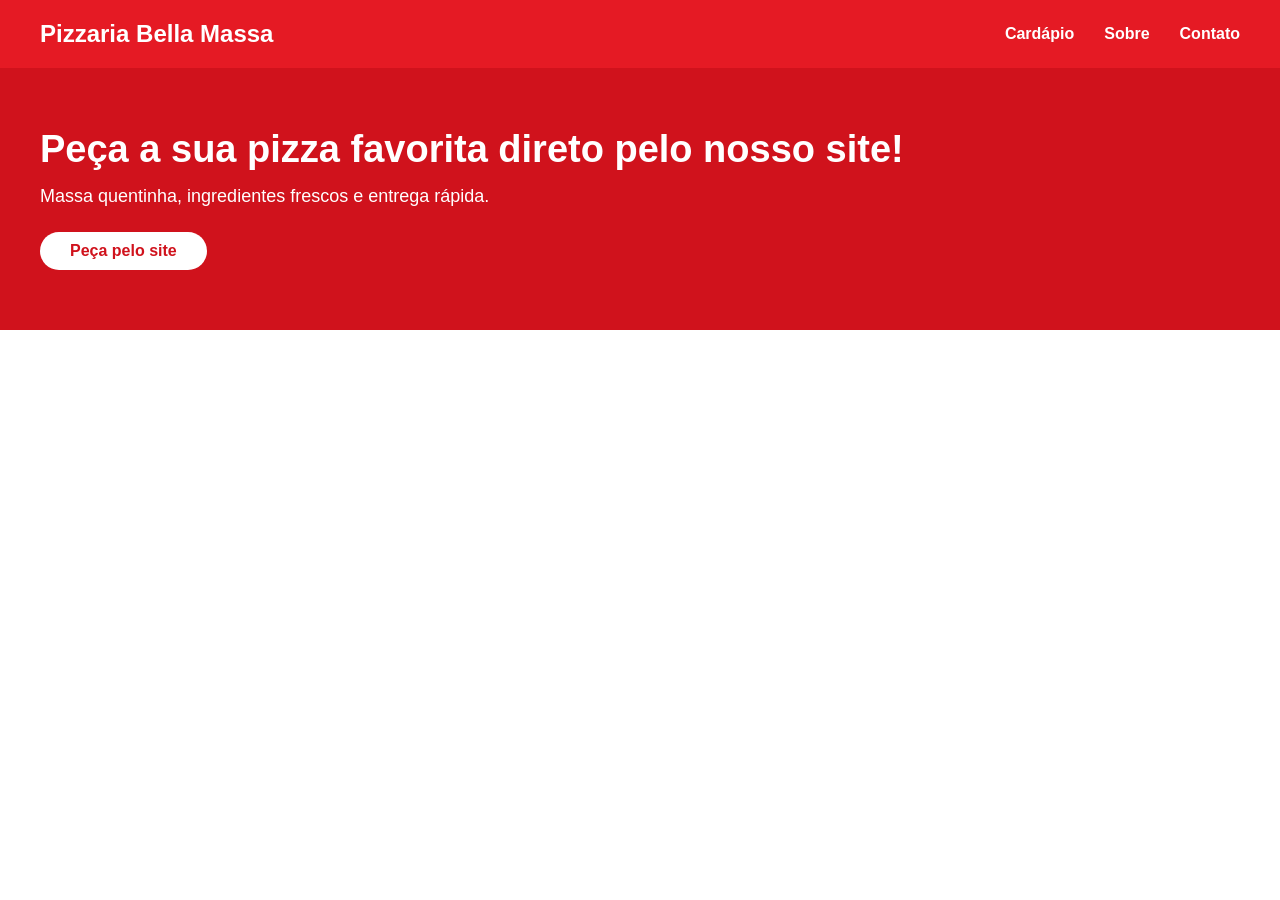
==== index.html @ 97491130 "adicionando  html e css" ====
<!DOCTYPE html>
<html lang="pt-br">
<head>
    <meta charset="UTF-8">
    <meta name="viewport" content="width=device-width, initial-scale=1.0">
    <title>Pizzaria Bella Massa</title>
    <link rel="stylesheet" href="style.css">
</head>
<body>
<header>
    <h1 class="logo"> Pizzaria Bella Massa</h1>
    <nav class="menu-topo">
        <a href="#cardapio">Cardápio</a>
        <a href="#sobre nós">Sobre</a>
        <a href="#contato">Contato</a>
    </nav>
    </header>
    <section class="hero-destaque">
        <div class="hero-content">
            <h2>Peça a sua pizza favorita direto pelo nosso site!</h2>
            <p>Massa quentinha, ingredientes frescos e entrega rápida.</p>
            <a href="#cardapio" class="btn-branco">Peça pelo site</a>
        </div>
    </section>
---- style.css ----
* {
    margin: 0;
    padding: 0;
    box-sizing: border-box;
    font-family: 'Arial', sans-serif;
}

header {
    background-color: #e51a24;
    color: white;
    display: flex;
    justify-content: space-between;
    align-items: center;
    padding: 20px 40px;
}

.logo {
    font-size: 24px;
}

.menu-topo {
    display: flex;
    gap: 30px;
}

.menu-topo a {
    color: white;
    text-decoration: none;
    font-weight: bold;
    font-size: 16px;
}

.menu-topo a:hover {
    text-decoration: underline;
}

.hero-destaque {
    background-color: #d0121c;
    color: white;
    padding: 60px 40px;
    text-align: left;
}

.hero-contente {
    max-width: 600px;
}

.hero-destaque h2 {
    font-size: 38px;
    margin-bottom: 15px;
}

.hero-destaque p {
    font-size: 18px;
    margin-bottom: 25px;
}

.btn-branco {
    background-color: white;
    color:#d0121c;
    padding:10px 30px;
    border-radius: 30px;
    text-decoration: none;
    text-decoration: none;
    font-weight: bold;
    display: inline-block;
    transition: background-color 0.3s ease;
}

.btn-branco:hover {
    background-color: #f1f1f1;
}
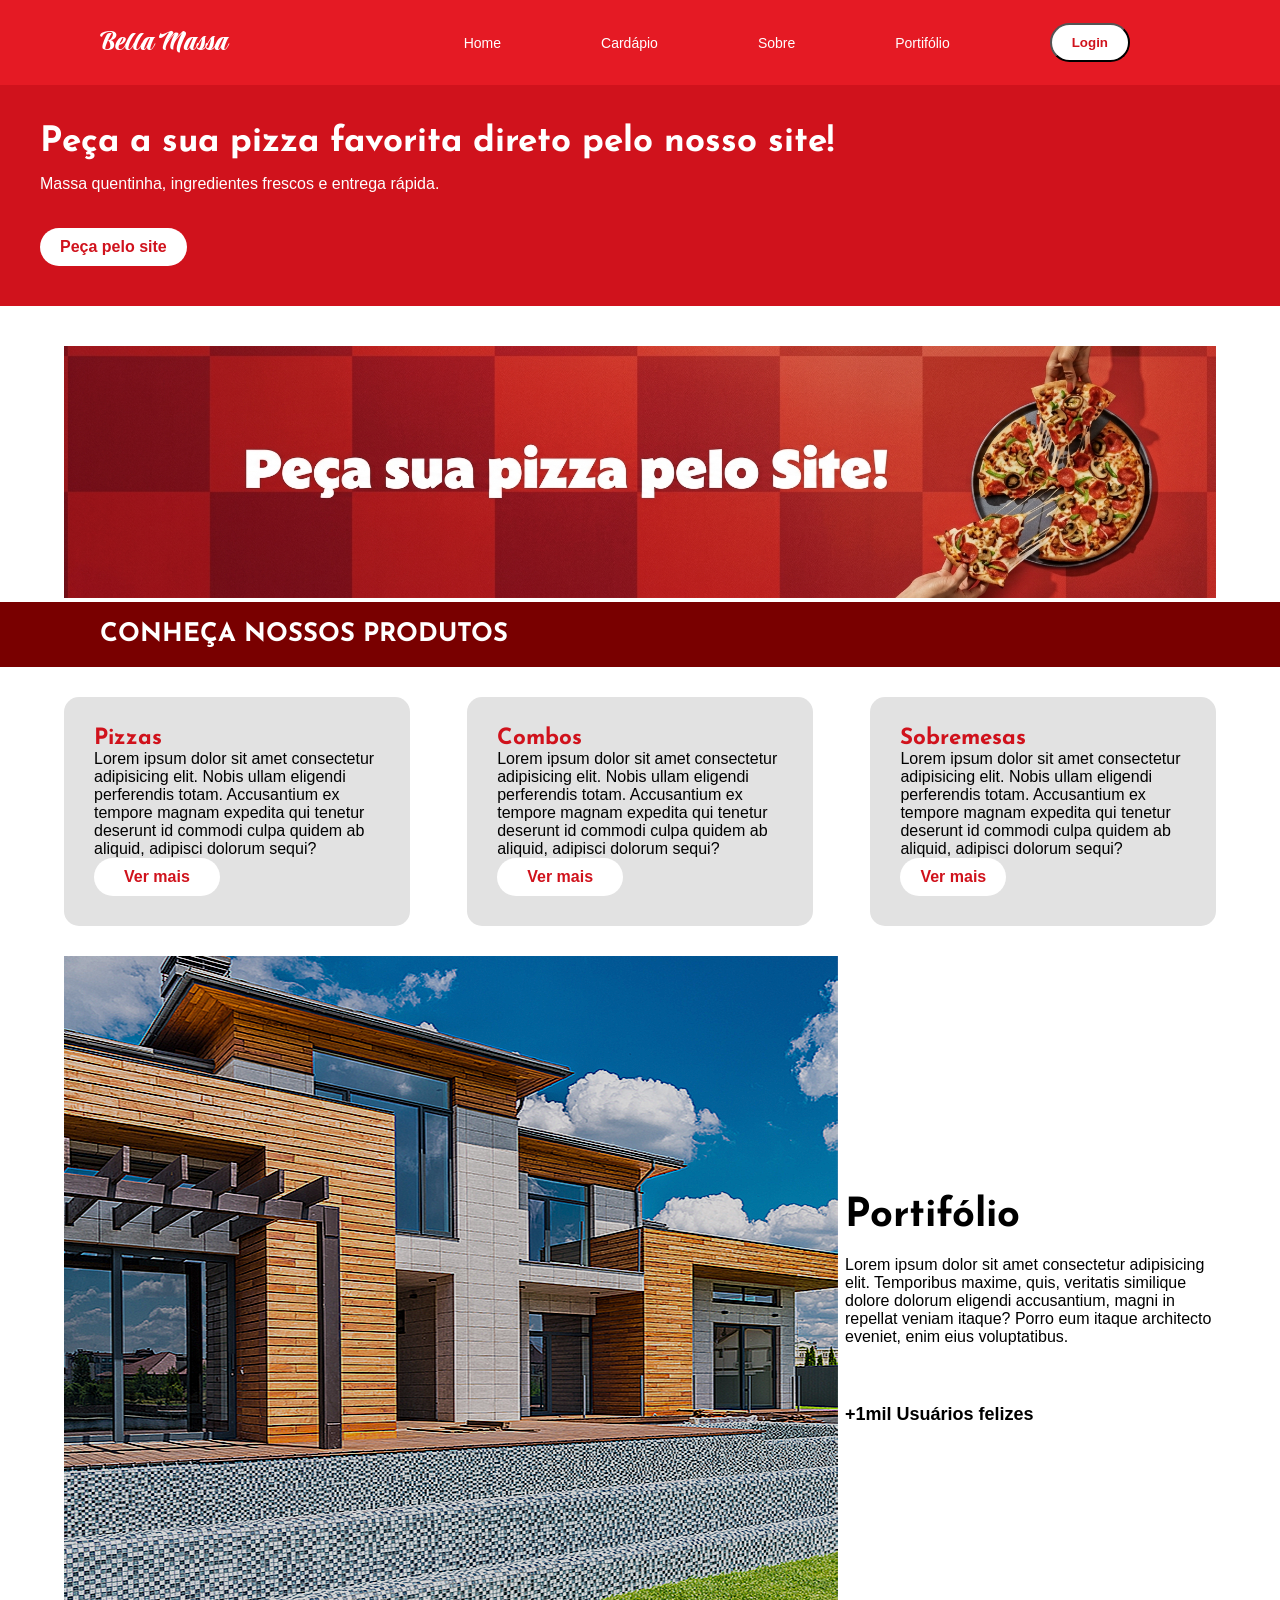
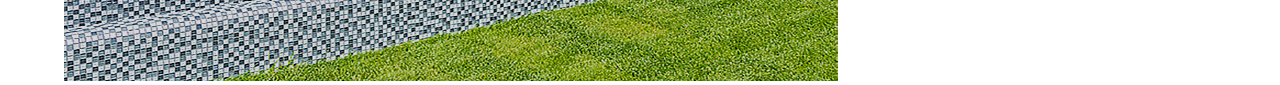
==== commit c24c7c20: "Banner, Fontes, Cards, Add botoes" ====
--- a/index.html
+++ b/index.html
@@ -3,18 +3,43 @@
 <head>
     <meta charset="UTF-8">
     <meta name="viewport" content="width=device-width, initial-scale=1.0">
-    <title>Pizzaria Bella Massa</title>
+    <title> Bella Massa | Pizzaria </title>
     <link rel="stylesheet" href="style.css">
+
 </head>
 <body>
-<header>
-    <h1 class="logo"> Pizzaria Bella Massa</h1>
-    <nav class="menu-topo">
-        <a href="#cardapio">Cardápio</a>
-        <a href="#sobre nós">Sobre</a>
-        <a href="#contato">Contato</a>
-    </nav>
+
+   <div class="background-red">
+
+     <!-- HEADER -->
+    <header>
+        
+        <div class="container">
+            <nav>
+                <div class="logo">
+                    Bella Massa
+                </div>
+
+                <ul class="ul">
+                    <li> <a href="#">Home</a></li>
+                    <li> <a href="#">Cardápio</a></li>
+                    <li> <a href="#">Sobre</a></li>
+                    <li> <a href="#">Portifólio</a></li>
+                    <li><a href="#"> <button class="btn-branco">Login</button> </a></li>
+
+                </ul>
+
+                <div class="menu-icon">
+                    <img src="img/menu.png" alt="Menu">
+                </div>
+
+            </nav>
+        </div>
     </header>
+
+    <!-- MAIN  -->
+<main>
+
     <section class="hero-destaque">
         <div class="hero-content">
             <h2>Peça a sua pizza favorita direto pelo nosso site!</h2>
@@ -22,3 +47,76 @@
             <a href="#cardapio" class="btn-branco">Peça pelo site</a>
         </div>
     </section>
+
+     <div class="container">
+        
+        <div class="main-img">
+            <img src="img/gemini.jpg" alt="Banner">
+        </div>
+     </div>
+
+</main>
+   </div> 
+
+   <section class="produtos">
+        <div class="container">
+            <div class="produtos-text">
+               CONHEÇA NOSSOS PRODUTOS
+            </div>
+        </div>
+    </section>
+
+<section class="card01">
+
+    <div class="container">
+        <div class="card">
+            <h3 class="titulo"> Pizzas </h3>
+            <p>
+                Lorem ipsum dolor sit amet consectetur adipisicing elit. Nobis ullam eligendi perferendis totam. Accusantium ex tempore magnam expedita qui tenetur deserunt id commodi culpa quidem ab aliquid, adipisci dolorum sequi?
+            </p>
+           <a href="#cardapio" class="btn-vermelho">Ver mais</a>
+        </div>
+
+         <div class="card">
+            <h3 class="titulo"> Combos </h3>
+            <p>
+                Lorem ipsum dolor sit amet consectetur adipisicing elit. Nobis ullam eligendi perferendis totam. Accusantium ex tempore magnam expedita qui tenetur deserunt id commodi culpa quidem ab aliquid, adipisci dolorum sequi?
+            </p>
+           <a href="#cardapio" class="btn-vermelho">Ver mais</a>
+        </div>
+
+         <div class="card">
+            <h3 class="titulo"> Sobremesas </h3>
+            <p>
+                Lorem ipsum dolor sit amet consectetur adipisicing elit. Nobis ullam eligendi perferendis totam. Accusantium ex tempore magnam expedita qui tenetur deserunt id commodi culpa quidem ab aliquid, adipisci dolorum sequi?
+            </p>
+            <a href="#cardapio" class="btn-branco">Ver mais</a>
+        </div>
+    </div>
+ </section>
+
+  <section class="portifolio" >
+
+    <div class="container">
+        <div class="casa-img">
+            <img src="img/casa.png" alt="Casa">
+        </div>
+        <div class="portifolio-text">
+
+            <h2> Portifólio</h2>
+
+            <p>Lorem ipsum dolor sit amet consectetur adipisicing elit. Temporibus maxime, quis, veritatis similique dolore dolorum eligendi accusantium, magni in repellat veniam itaque? Porro eum itaque architecto eveniet, enim eius voluptatibus.</p>
+
+            <!-- Ainda vou colocar -->
+
+            <img src="#" alt=""> 
+            <p>
+                <b> +1mil Usuários felizes </b>
+            </p>
+
+        </div>
+    </div>
+  </section>
+
+</body>
+</html>
--- a/style.css
+++ b/style.css
@@ -1,21 +1,53 @@
-* {
+@charset "UTF=8";
+
+@import url('https://fonts.googleapis.com/css2?family=Josefin+Sans:ital,wght@0,100..700;1,100..700&family=Praise&display=swap');
+
+@import url('https://fonts.googleapis.com/css2?family=Josefin+Sans:ital,wght@0,100..700;1,100..700&display=swap');
+
+*{
     margin: 0;
     padding: 0;
     box-sizing: border-box;
-    font-family: 'Arial', sans-serif;
-}
+    text-decoration: none;
+    list-style: none;
+    font-family: Arial, Helvetica, sans-serif;
+}
+
+body {
+background-color: #ffffff;
+
+}
+
+.logo {
+    font-family: "Praise", cursive;
+    font-weight: 400;
+    font-style: normal;
+    font-size: 30px;
+    color: #ffffff;
+
+}
+
+h2 {
+    font-family: "Josefin Sans", sans-serif;
+    font-optical-sizing: auto;
+    font-weight: weight;
+    font-style: normal;
+}
+
 
 header {
     background-color: #e51a24;
     color: white;
-    display: flex;
+    
     justify-content: space-between;
     align-items: center;
-    padding: 20px 40px;
-}
-
-.logo {
-    font-size: 24px;
+    padding: 5px 40px;
+}
+
+.container {
+    max-width: 1440px;
+    padding: 0 5%;
+    margin: 0 auto;
 }
 
 .menu-topo {
@@ -36,8 +68,8 @@
 
 .hero-destaque {
     background-color: #d0121c;
-    color: white;
-    padding: 60px 40px;
+    color: #ffffff;
+    padding: 40px 40px;
     text-align: left;
 }
 
@@ -46,19 +78,19 @@
 }
 
 .hero-destaque h2 {
-    font-size: 38px;
+    font-size: 35px;
     margin-bottom: 15px;
 }
 
 .hero-destaque p {
-    font-size: 18px;
-    margin-bottom: 25px;
+    font-size: 16px;
+    margin-bottom: 35px;
 }
 
 .btn-branco {
     background-color: white;
     color:#d0121c;
-    padding:10px 30px;
+    padding:10px 20px;
     border-radius: 30px;
     text-decoration: none;
     text-decoration: none;
@@ -69,4 +101,204 @@
 
 .btn-branco:hover {
     background-color: #f1f1f1;
-}+}
+
+.btn-branco {
+     background-color: white;
+    color:#d0121c;
+    padding:10px 20px;
+    border-radius: 30px;
+    text-decoration: none;
+    font-weight: bold;
+    display: inline-block;
+    transition: background-color 0.3s ease;
+}
+
+.btn-branco:hover {
+    background-color: #fffefe;
+}
+
+nav {
+    display: flex;
+    justify-content:space-between;
+    align-items: center;
+    padding: 18px 0;
+}
+
+.ul {
+    display: flex;
+    align-items: center;
+  
+}
+
+.ul li {
+    margin: 0 50px;
+     font-size: 14px;
+}
+
+.ul li a{
+    color: #ffffff;
+}
+
+/* MAIN */
+
+main .container {
+    display: flex;
+    align-items: center;
+    justify-content: space-between;
+    margin-top: 40px;
+}
+
+.main-text {
+    width: 50%;
+    color: #910707;
+}
+
+.main-text h2 {
+
+    font-size: 4.5rem;
+}
+
+.main-text div {
+    display: flex;
+    align-items: center;
+    margin-top: 80px;
+}
+
+.main-img {
+    width: 100%;
+}
+
+.main-img img {
+    width: 100%;
+}
+
+
+/* Menu Icon Para Responsividade*/
+
+.menu-icon {
+    display: none;
+}
+
+/* Conheça nossos produtos */
+
+.produtos {
+    background-color: #790000;
+    justify-content: space-between;
+    align-items: center;
+    padding: 20px 40px;
+}
+
+.produtos .container{
+    display: flex;
+    align-items: center;
+    justify-content: space-between;
+}
+
+.produtos .produtos-text {
+    font-family: "Josefin Sans", sans-serif;
+    font-optical-sizing: auto;
+    font-weight:bold;
+    font-style: normal;
+    color: white;
+    font-size: 1.6rem;
+    width: 50%;
+}
+
+.card01 .container {
+    display: flex;
+    justify-content: space-between ;
+    margin: 30px auto;
+}
+
+.card01 .card {
+    width: 30%;
+    cursor: pointer;
+    padding: 30px;
+    border-radius: 15px;
+    background-color: #e2e2e2;
+}
+
+.card01 .card .titulo {
+    margin: 13 0; 
+    font-family: "Josefin Sans", sans-serif;
+    font-optical-sizing: auto;
+    font-weight:bold;
+    font-style: normal;
+    color: #d0121c;
+    font-size: 1.4rem;
+    width: 50%;
+}
+
+.btn-vermelho {
+     background-color: white;
+    color:#d0121c;
+    padding:10px 30px;
+    border-radius: 30px;
+    text-decoration: none;
+    font-weight: bold;
+    display: inline-block;
+    transition: background-color 0.3s ease;
+}
+
+.btn-vermelho:hover {
+    background-color: #f1f1f1;
+}
+
+
+/* Portifolio */
+
+.portifolio .container {
+    display: flex;
+    align-items: center;
+}
+
+.portifolio .casa-img {
+    width: 50%;
+}
+
+.portifolio .casa-img {
+    width: 100%;
+    border-radius: 20px;
+}
+
+.portifolio .portifolio-text {
+    width: 50%;
+    padding-left: 7px;
+}
+
+.portifolio .portifolio-text h2 {
+    font-size: 2.5em;
+}
+
+.portifolio .portifolio-text p {
+    margin: 20px 0;
+}
+
+.portifolio .portifolio-text p b{
+    color: #000000;
+    font-size: 18px;
+}
+
+/* Responsivo, Ainda irei arrumar */
+
+@media (max-widht: 960px) {
+   .menu-icon {
+    display: block;
+}
+.ul  {
+    position: fixed;
+    background-color: #790000;
+    top: 0;
+    width: 100%;
+    height: 100%;
+    left: 100%;
+    transition: 0.3;
+    flex-direction: column;
+    justify-content: center;
+    }
+    .ul li {
+        font-size: 30px;
+        margin: 20px 0;
+    }
+    }
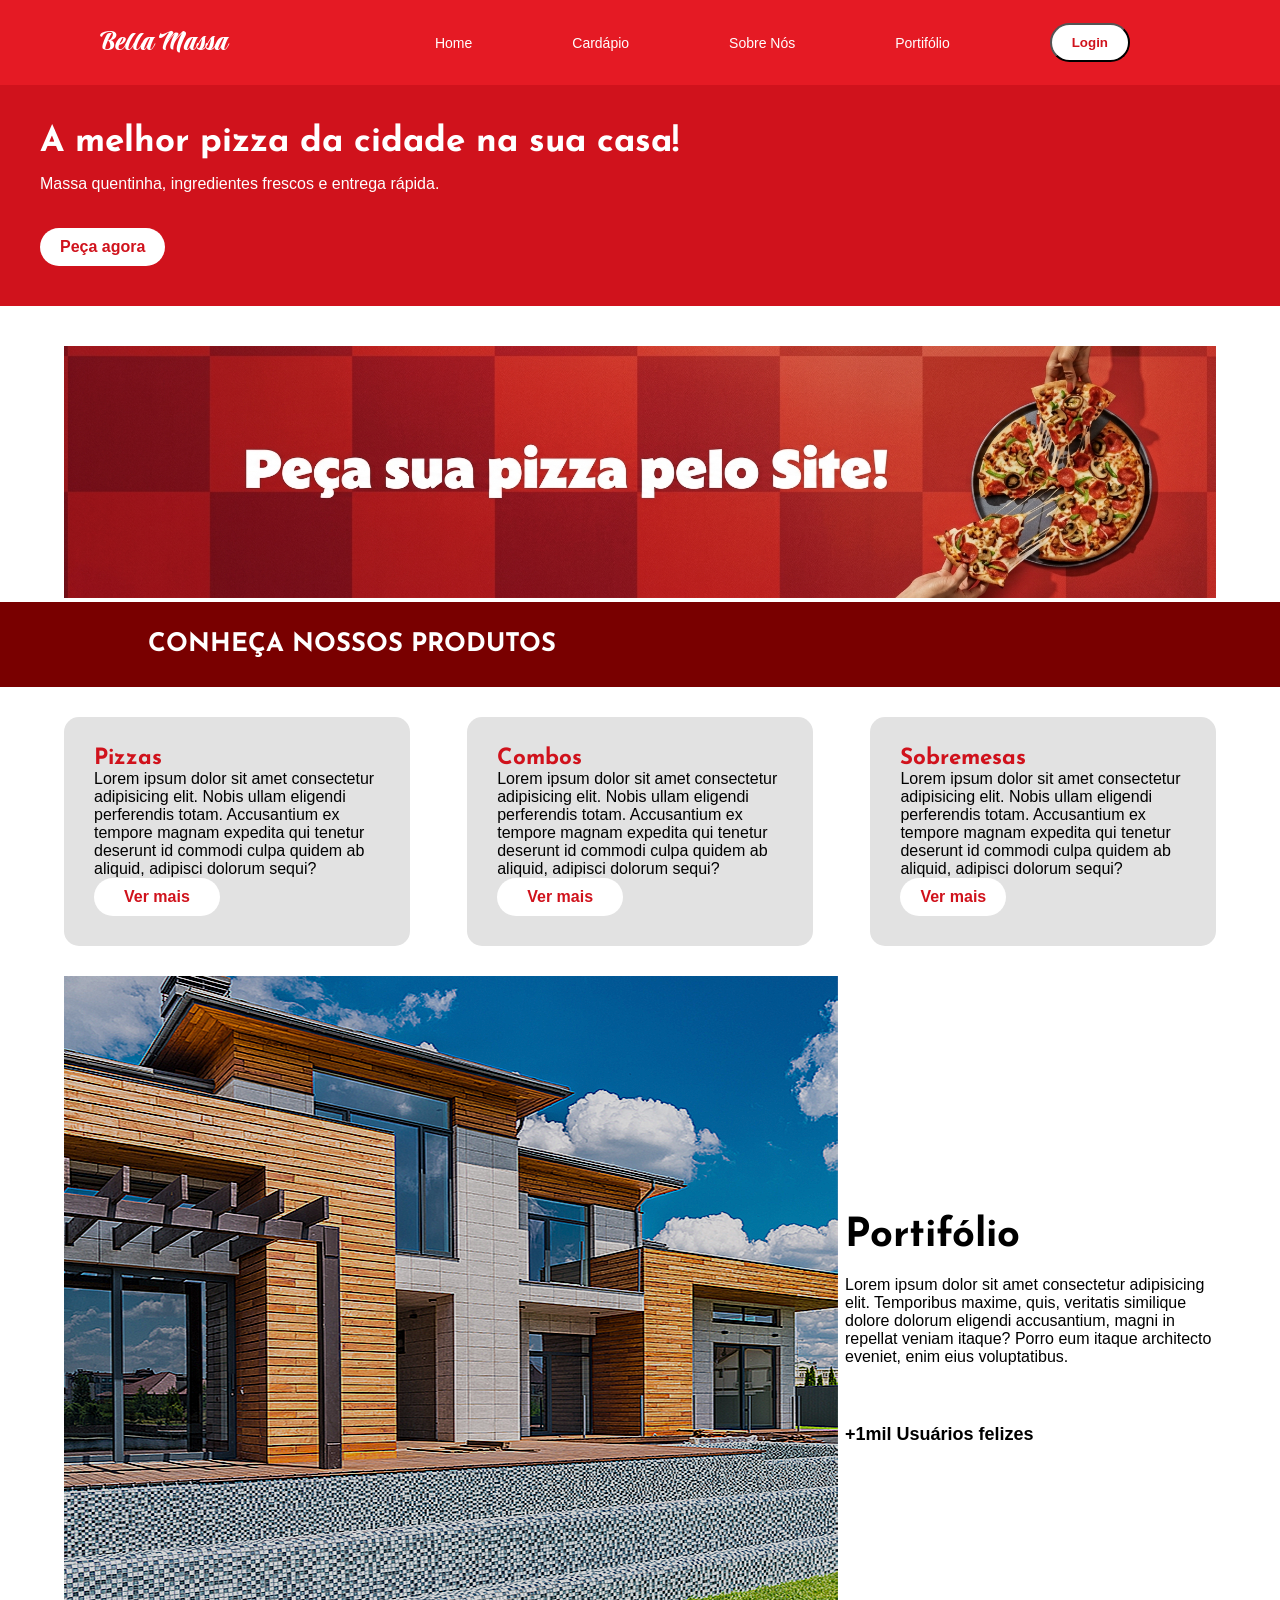
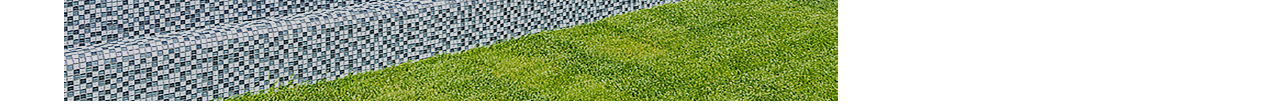
==== commit d58a8c6a: "adicionando cardápio" ====
--- a/index.html
+++ b/index.html
@@ -21,9 +21,10 @@
                 </div>
 
                 <ul class="ul">
-                    <li> <a href="#">Home</a></li>
-                    <li> <a href="#">Cardápio</a></li>
-                    <li> <a href="#">Sobre</a></li>
+                    <li> <a href="index.html">Home</a></li>
+                    <li> <a href="cardapio.html">Cardápio</a>
+                    </li>
+                    <li> <a href="#">Sobre Nós</a></li>
                     <li> <a href="#">Portifólio</a></li>
                     <li><a href="#"> <button class="btn-branco">Login</button> </a></li>
 
@@ -42,9 +43,9 @@
 
     <section class="hero-destaque">
         <div class="hero-content">
-            <h2>Peça a sua pizza favorita direto pelo nosso site!</h2>
+            <h2>A melhor pizza da cidade na sua casa!</h2>
             <p>Massa quentinha, ingredientes frescos e entrega rápida.</p>
-            <a href="#cardapio" class="btn-branco">Peça pelo site</a>
+            <a href="#cardapio" class="btn-branco">Peça agora</a>
         </div>
     </section>
 
--- a/style.css
+++ b/style.css
@@ -184,12 +184,12 @@
 
 .produtos {
     background-color: #790000;
-    justify-content: space-between;
-    align-items: center;
-    padding: 20px 40px;
-}
-
-.produtos .container{
+    align-items: center;
+    padding: 30px 0px;
+    text-align: center;
+}
+
+.produtos .container {
     display: flex;
     align-items: center;
     justify-content: space-between;
@@ -301,4 +301,144 @@
         font-size: 30px;
         margin: 20px 0;
     }
-    }+    }
+    
+
+    .cardapio-main {
+    padding: 40px 0;
+}
+
+.cardapio-topo {
+    display: flex;
+    justify-content: space-between;
+    align-items: center;
+    flex-wrap: wrap;
+
+    margin-bottom: 40px;
+}
+
+.categorias-filtros {
+    display: flex;
+    gap: 12px;
+    flex-wrap: wrap;
+}
+
+.filtro-btn {
+    background-color: #fff;
+    border: 1px solid #ddd;
+    padding: 10px 22px;
+    border-radius: 30px;
+    cursor: pointer;
+    font-weight: 600;
+    color: #444;
+    box-shadow: 0 2px 5px rgba(0,0,0,0.05);
+    transition: 0.2s;
+}
+
+.filtro-btn.active, .filtro-btn:hover {
+    background-color: #D90429;
+    color: #fff;
+    border-color: #D90429;
+}
+
+.busca-container {
+    position: relative;
+    display: flex;
+    align-items: center;
+    margin-left: auto;
+}
+
+.busca-container i {
+    position: absolute;
+    left: 15px;
+    color: #888;
+}
+
+.busca-container input {
+    padding: 10px 15px 10px 45px;
+    border: 1px solid #ddd;
+    border-radius: 30px;
+    outline: none;
+    width: 250px;
+    font-size: 14px;
+    background-color: #fff;
+}
+
+/* Grid de Produtos */
+.produtos-grid-cardapio {
+    display: grid;
+    grid-template-columns: repeat(auto-fit, minmax(300px, 1fr));
+    gap: 30px;
+}
+
+.card-produto {
+    background: #fff;
+    border-radius: 16px;
+    overflow: hidden;
+    box-shadow: 0 4px 15px rgba(0,0,0,0.06);
+    border: 1px solid #eee;
+    position: relative;
+}
+
+.card-img-topo {
+    height: 180px;
+    position: relative;
+    background-color: #ddd;
+}
+
+.tag-categoria {
+    position: absolute;
+    top: 15px;
+    right: 15px;
+    background-color: #D90429;
+    color: white;
+    font-size: 11px;
+    font-weight: bold;
+    padding: 4px 10px;
+    border-radius: 20px;
+    letter-spacing: 0.5px;
+}
+
+.card-corpo {
+    padding: 20px;
+}
+
+.card-corpo h3 {
+    font-size: 18px;
+    color: #111;
+    margin-bottom: 10px;
+}
+
+.card-corpo p {
+    font-size: 13px;
+    color: #666;
+    line-height: 1.5;
+    margin-bottom: 20px;
+}
+
+.card-footer {
+    display: flex;
+    justify-content: space-between;
+    align-items: center;
+}
+
+.card-footer .preco {
+    font-size: 20px;
+    font-weight: bold;
+    color: #D90429;
+}
+
+.btn-adicionar {
+    background-color: #D90429;
+    color: white;
+    border: none;
+    padding: 10px 18px;
+    border-radius: 8px;
+    font-weight: bold;
+    cursor: pointer;
+    transition: background 0.2s;
+}
+
+.btn-adicionar:hover {
+    background-color: #b00320;
+}
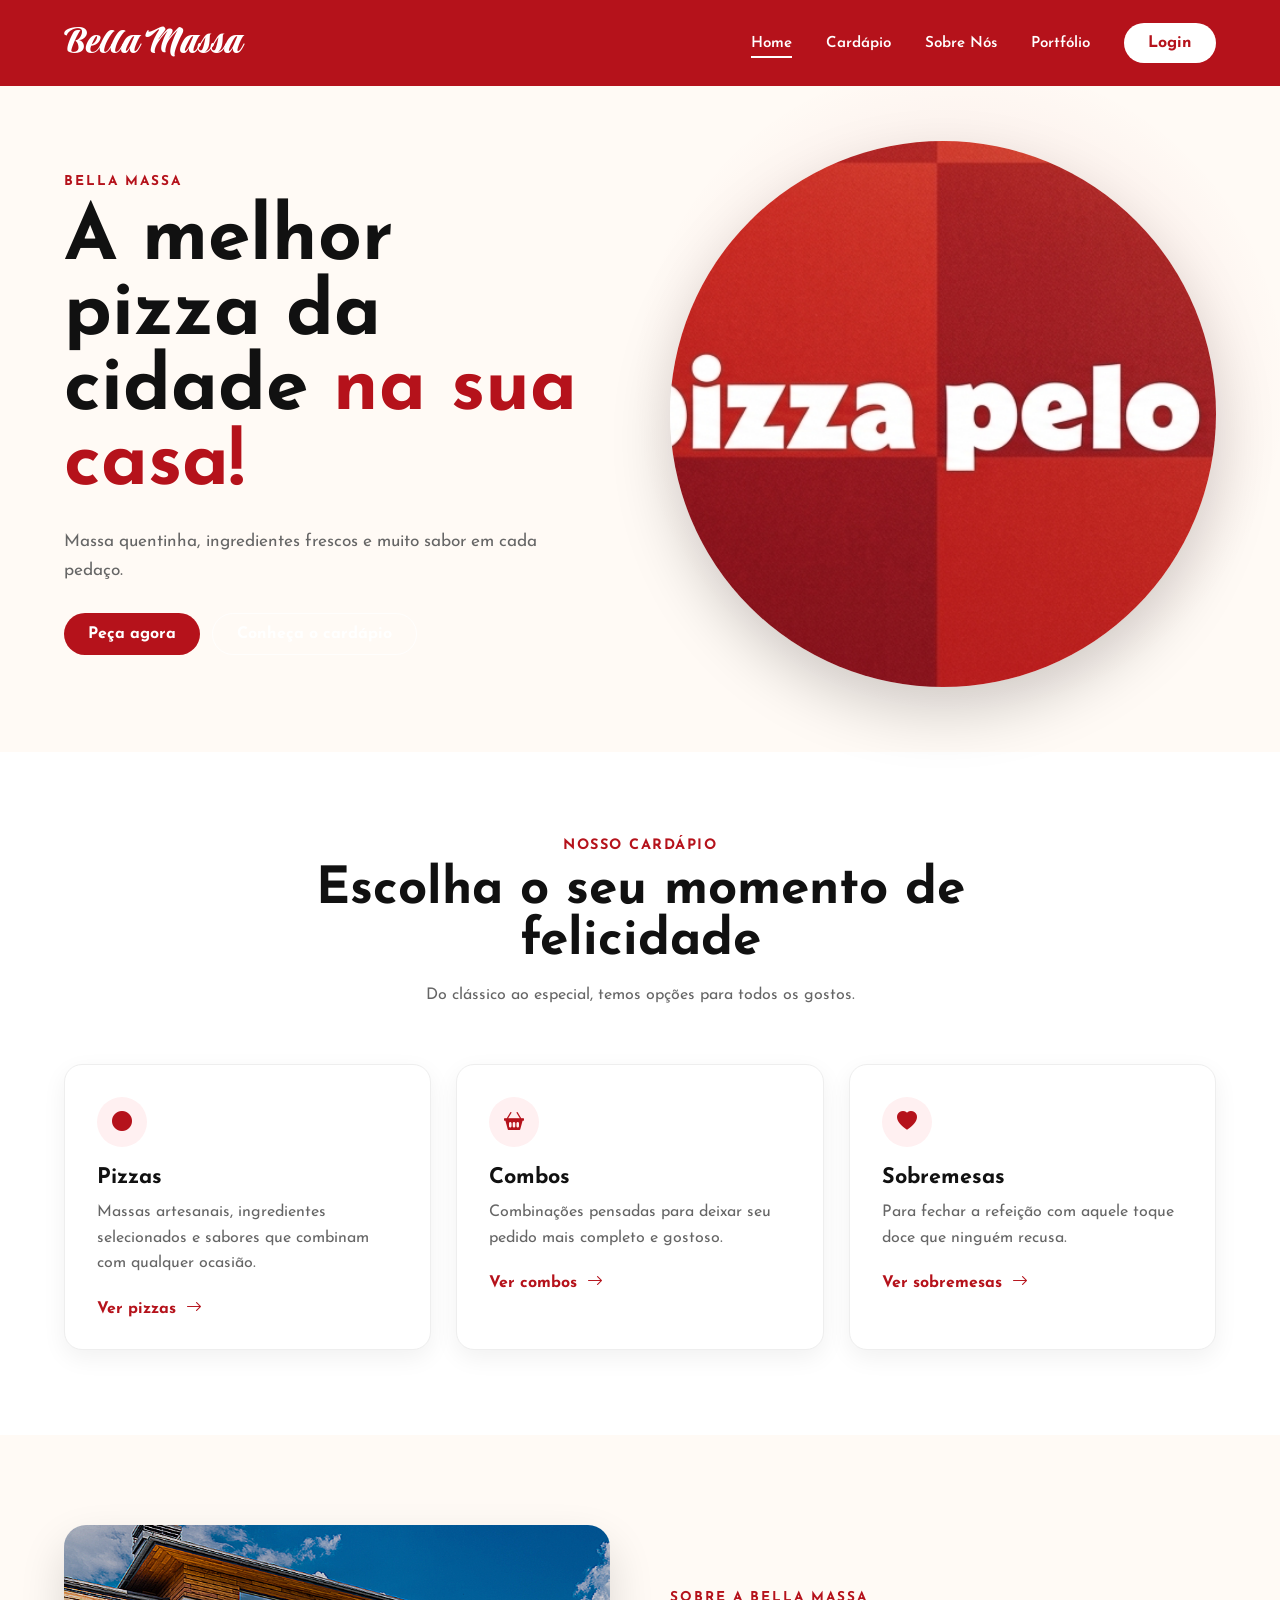
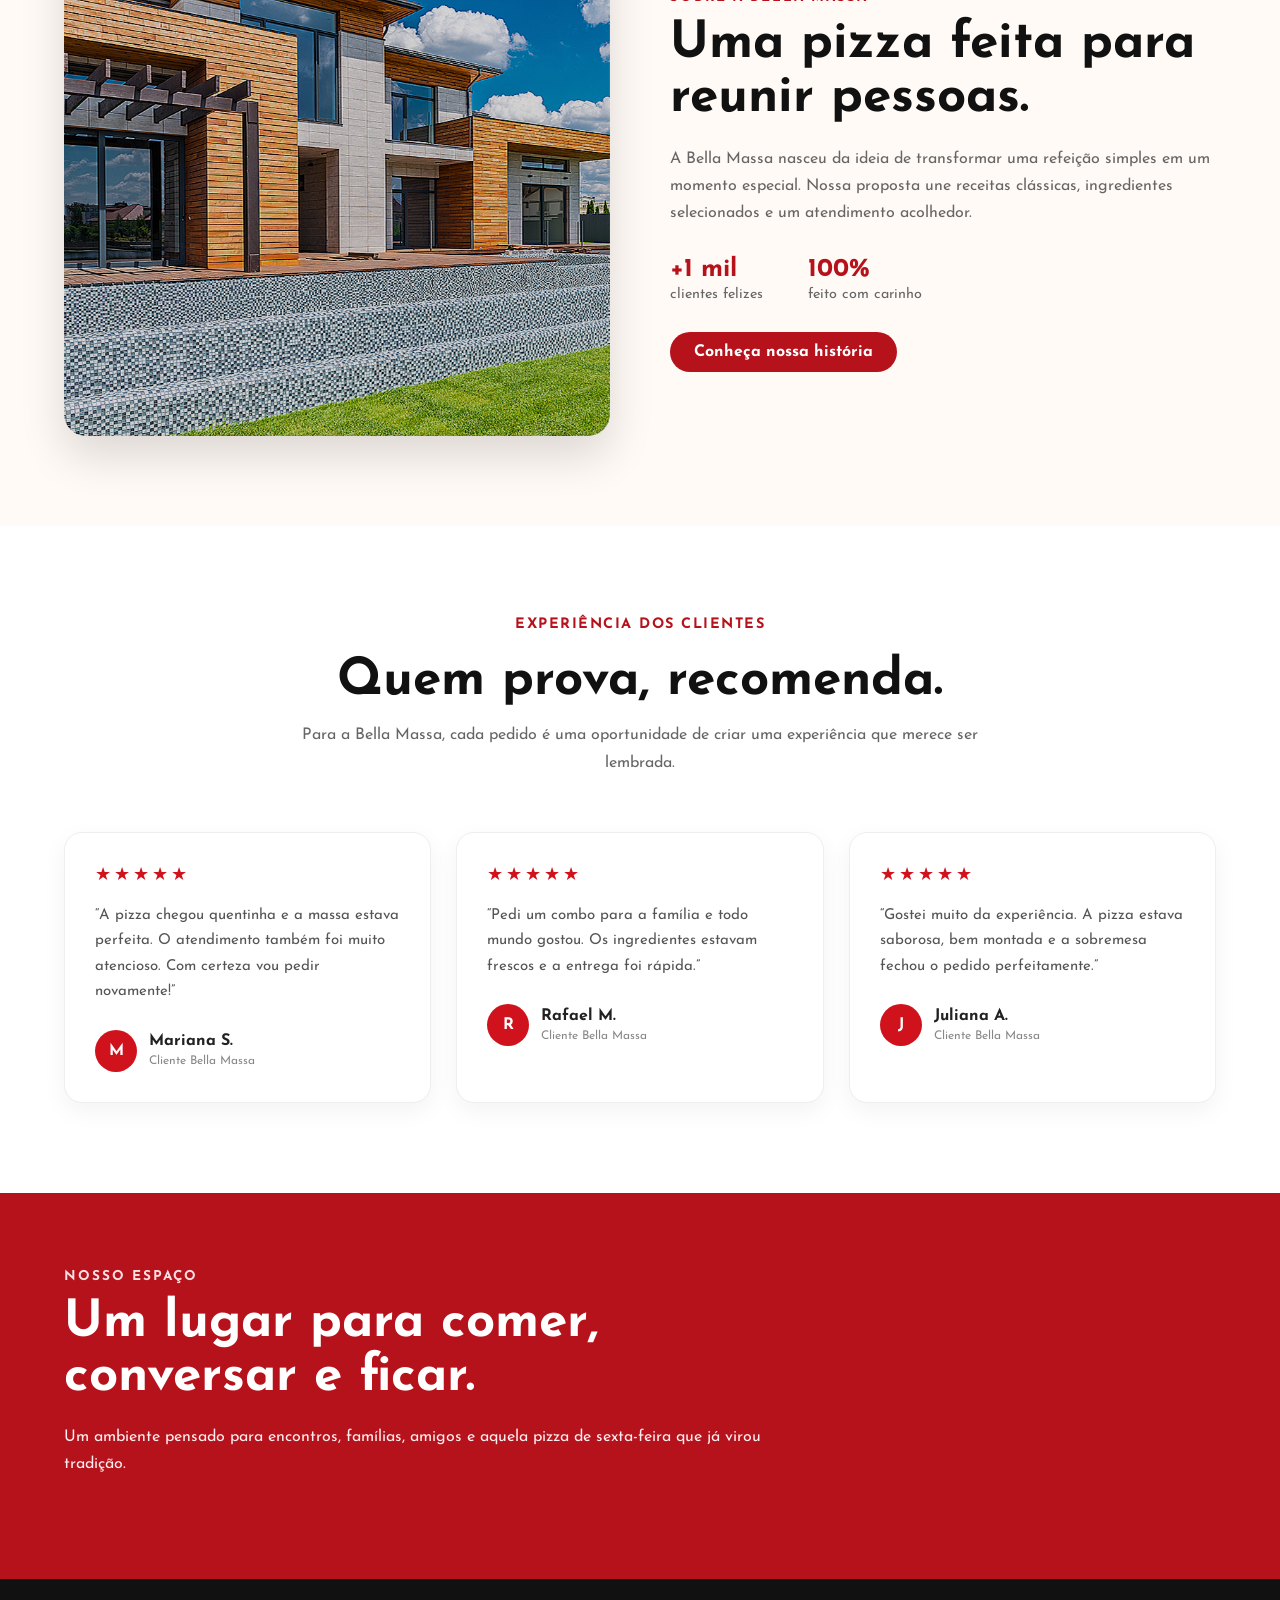
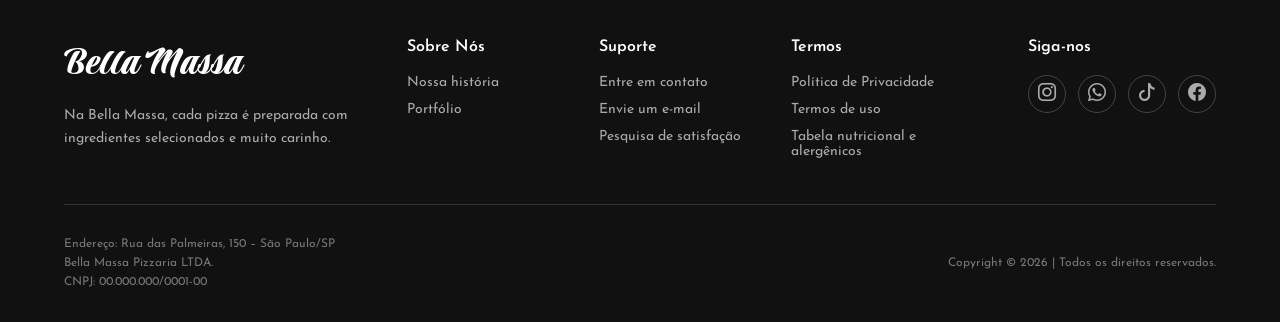
==== commit 1be4de75: "Rodape e Sobre nós" ====
--- a/index.html
+++ b/index.html
@@ -3,121 +3,259 @@
 <head>
     <meta charset="UTF-8">
     <meta name="viewport" content="width=device-width, initial-scale=1.0">
-    <title> Bella Massa | Pizzaria </title>
+    <title>Bella Massa | Pizzaria</title>
+
     <link rel="stylesheet" href="style.css">
-
+    <link rel="stylesheet" href="https://cdn.jsdelivr.net/npm/bootstrap-icons@1.13.1/font/bootstrap-icons.min.css">
 </head>
+
 <body>
 
-   <div class="background-red">
-
-     <!-- HEADER -->
-    <header>
-        
+<header class="site-header">
+    <div class="container">
+        <nav class="navbar">
+            <a href="index.html" class="logo">Bella Massa</a>
+
+            <ul class="nav-links">
+                <li><a class="active" href="index.html">Home</a></li>
+                <li><a href="cardapio.html">Cardápio</a></li>
+                <li><a href="sobrenos.html">Sobre Nós</a></li>
+                <li><a href="#portfolio">Portfólio</a></li>
+                <li><a class="btn btn-light" href="#">Login</a></li>
+            </ul>
+
+            <button class="menu-toggle" type="button" aria-label="Abrir menu">
+                <i class="bi bi-list"></i>
+            </button>
+        </nav>
+    </div>
+</header>
+
+<main>
+
+    <section class="hero">
+        <div class="container hero-content">
+            <div class="hero-text">
+                <span class="eyebrow">Bella Massa </span>
+                <h1>A melhor pizza da cidade <span>na sua casa!</span></h1>
+                <p>Massa quentinha, ingredientes frescos e muito sabor em cada pedaço.</p>
+
+                <div class="hero-actions">
+                    <a href="cardapio.html" class="btn btn-primary">Peça agora</a>
+                    <a href="#produtos" class="btn btn-outline">Conheça o cardápio</a>
+                </div>
+            </div>
+
+            <div class="hero-image">
+                <img src="img/gemini.jpg" alt="Pizza da Bella Massa">
+            </div>
+        </div>
+    </section>
+
+    <section class="products-preview" id="produtos">
         <div class="container">
-            <nav>
-                <div class="logo">
-                    Bella Massa
-                </div>
-
-                <ul class="ul">
-                    <li> <a href="index.html">Home</a></li>
-                    <li> <a href="cardapio.html">Cardápio</a>
-                    </li>
-                    <li> <a href="#">Sobre Nós</a></li>
-                    <li> <a href="#">Portifólio</a></li>
-                    <li><a href="#"> <button class="btn-branco">Login</button> </a></li>
-
-                </ul>
-
-                <div class="menu-icon">
-                    <img src="img/menu.png" alt="Menu">
-                </div>
-
-            </nav>
-        </div>
-    </header>
-
-    <!-- MAIN  -->
-<main>
-
-    <section class="hero-destaque">
-        <div class="hero-content">
-            <h2>A melhor pizza da cidade na sua casa!</h2>
-            <p>Massa quentinha, ingredientes frescos e entrega rápida.</p>
-            <a href="#cardapio" class="btn-branco">Peça agora</a>
-        </div>
-    </section>
-
-     <div class="container">
-        
-        <div class="main-img">
-            <img src="img/gemini.jpg" alt="Banner">
-        </div>
-     </div>
+            <div class="section-heading">
+                <span>Nosso cardápio</span>
+                <h2>Escolha o seu momento de felicidade</h2>
+                <p>Do clássico ao especial, temos opções para todos os gostos.</p>
+            </div>
+
+            <div class="category-cards">
+                <article class="category-card">
+                    <div class="category-icon"><i class="bi bi-circle-fill"></i></div>
+                    <h3>Pizzas</h3>
+                    <p>Massas artesanais, ingredientes selecionados e sabores que combinam com qualquer ocasião.</p>
+                    <a href="cardapio.html#pizzas" class="card-link">Ver pizzas <i class="bi bi-arrow-right"></i></a>
+                </article>
+
+                <article class="category-card">
+                    <div class="category-icon"><i class="bi bi-basket2-fill"></i></div>
+                    <h3>Combos</h3>
+                    <p>Combinações pensadas para deixar seu pedido mais completo e gostoso.</p>
+                    <a href="cardapio.html#combos" class="card-link">Ver combos <i class="bi bi-arrow-right"></i></a>
+                </article>
+
+                <article class="category-card">
+                    <div class="category-icon"><i class="bi bi-heart-fill"></i></div>
+                    <h3>Sobremesas</h3>
+                    <p>Para fechar a refeição com aquele toque doce que ninguém recusa.</p>
+                    <a href="cardapio.html#sobremesas" class="card-link">Ver sobremesas <i class="bi bi-arrow-right"></i></a>
+                </article>
+            </div>
+        </div>
+    </section>
+
+    <section class="about-section" id="sobre">
+        <div class="container about-content">
+            <div class="about-image">
+                <img src="img/casa.png" alt="Ambiente da Bella Massa">
+            </div>
+
+            <div class="about-text">
+                <span class="eyebrow">Sobre a Bella Massa</span>
+                <h2>Uma pizza feita para reunir pessoas.</h2>
+                <p>
+                    A Bella Massa nasceu da ideia de transformar uma refeição simples
+                    em um momento especial. Nossa proposta une receitas clássicas,
+                    ingredientes selecionados e um atendimento acolhedor.
+                </p>
+
+                <div class="about-stats">
+                    <div>
+                        <strong>+1 mil</strong>
+                        <span>clientes felizes</span>
+                    </div>
+                    <div>
+                        <strong>100%</strong>
+                        <span>feito com carinho</span>
+                    </div>
+                </div>
+
+                <a href="#portfolio" class="btn btn-primary">Conheça nossa história</a>
+            </div>
+        </div>
+    </section>
+
+            <!-- ================= PORTFÓLIO / AVALIAÇÕES ================= -->
+        <section class="portfolio" id="portfolio">
+            <div class="container">
+                <div class="section-heading">
+                    <span class="section-tag">Experiência dos clientes</span>
+                    <h2>Quem prova, recomenda.</h2>
+                    <p>
+                        Para a Bella Massa, cada pedido é uma oportunidade de
+                        criar uma experiência que merece ser lembrada.
+                    </p>
+                </div>
+
+                <div class="avaliacoes-grid">
+
+                    <article class="avaliacao-card">
+                        <div class="estrelas" aria-label="5 estrelas">★★★★★</div>
+                        <p>
+                            “A pizza chegou quentinha e a massa estava perfeita.
+                            O atendimento também foi muito atencioso. Com certeza
+                            vou pedir novamente!”
+                        </p>
+
+                        <div class="cliente">
+                            <div class="cliente-inicial">M</div>
+                            <div>
+                                <strong>Mariana S.</strong>
+                                <span>Cliente Bella Massa</span>
+                            </div>
+                        </div>
+                    </article>
+
+                    <article class="avaliacao-card">
+                        <div class="estrelas" aria-label="5 estrelas">★★★★★</div>
+                        <p>
+                            “Pedi um combo para a família e todo mundo gostou.
+                            Os ingredientes estavam frescos e a entrega foi rápida.”
+                        </p>
+
+                        <div class="cliente">
+                            <div class="cliente-inicial">R</div>
+                            <div>
+                                <strong>Rafael M.</strong>
+                                <span>Cliente Bella Massa</span>
+                            </div>
+                        </div>
+                    </article>
+
+                    <article class="avaliacao-card">
+                        <div class="estrelas" aria-label="5 estrelas">★★★★★</div>
+                        <p>
+                            “Gostei muito da experiência. A pizza estava saborosa,
+                            bem montada e a sobremesa fechou o pedido perfeitamente.”
+                        </p>
+
+                        <div class="cliente">
+                            <div class="cliente-inicial">J</div>
+                            <div>
+                                <strong>Juliana A.</strong>
+                                <span>Cliente Bella Massa</span>
+                            </div>
+                        </div>
+                    </article>
+
+                </div>
+            </div>
+        </section>
+
+    <section class="portfolio-section" id="portfolio">
+        <div class="container portfolio-content">
+            <div>
+                <span class="eyebrow">Nosso espaço</span>
+                <h2>Um lugar para comer, conversar e ficar.</h2>
+                <p>
+                    Um ambiente pensado para encontros, famílias, amigos e aquela
+                    pizza de sexta-feira que já virou tradição.
+                </p>
+            </div>
+
+        </div>
+    </section>
 
 </main>
-   </div> 
-
-   <section class="produtos">
-        <div class="container">
-            <div class="produtos-text">
-               CONHEÇA NOSSOS PRODUTOS
-            </div>
-        </div>
-    </section>
-
-<section class="card01">
-
+
+<footer>
     <div class="container">
-        <div class="card">
-            <h3 class="titulo"> Pizzas </h3>
+
+        <section class="footer-top">
+            <div class="footer-brand">
+                <a href="index.html" class="logo">Bella Massa</a>
+                <p>Na Bella Massa, cada pizza é preparada com ingredientes selecionados e muito carinho.</p>
+            </div>
+
+            <div class="footer-column">
+                <h3>Sobre Nós</h3>
+                <div class="footer-links">
+                    <a href="#sobre">Nossa história</a>
+                    <a href="#portfolio">Portfólio</a>
+                </div>
+            </div>
+
+            <div class="footer-column">
+                <h3>Suporte</h3>
+                <div class="footer-links">
+                    <a href="#">Entre em contato</a>
+                    <a href="#">Envie um e-mail</a>
+                    <a href="#">Pesquisa de satisfação</a>
+                </div>
+            </div>
+
+            <div class="footer-column">
+                <h3>Termos</h3>
+                <div class="footer-links">
+                    <a href="#">Política de Privacidade</a>
+                    <a href="#">Termos de uso</a>
+                    <a href="#">Tabela nutricional e alergênicos</a>
+                </div>
+            </div>
+
+            <div class="footer-column">
+                <h3>Siga-nos</h3>
+                <div class="social-links">
+                    <a href="#" aria-label="Instagram"><i class="bi bi-instagram"></i></a>
+                    <a href="#" aria-label="WhatsApp"><i class="bi bi-whatsapp"></i></a>
+                    <a href="#" aria-label="TikTok"><i class="bi bi-tiktok"></i></a>
+                    <a href="#" aria-label="Facebook"><i class="bi bi-facebook"></i></a>
+                </div>
+            </div>
+        </section>
+
+        <section class="footer-bottom">
             <p>
-                Lorem ipsum dolor sit amet consectetur adipisicing elit. Nobis ullam eligendi perferendis totam. Accusantium ex tempore magnam expedita qui tenetur deserunt id commodi culpa quidem ab aliquid, adipisci dolorum sequi?
+                Endereço: Rua das Palmeiras, 150 – São Paulo/SP<br>
+                Bella Massa Pizzaria LTDA.<br>
+                CNPJ: 00.000.000/0001-00
             </p>
-           <a href="#cardapio" class="btn-vermelho">Ver mais</a>
-        </div>
-
-         <div class="card">
-            <h3 class="titulo"> Combos </h3>
-            <p>
-                Lorem ipsum dolor sit amet consectetur adipisicing elit. Nobis ullam eligendi perferendis totam. Accusantium ex tempore magnam expedita qui tenetur deserunt id commodi culpa quidem ab aliquid, adipisci dolorum sequi?
-            </p>
-           <a href="#cardapio" class="btn-vermelho">Ver mais</a>
-        </div>
-
-         <div class="card">
-            <h3 class="titulo"> Sobremesas </h3>
-            <p>
-                Lorem ipsum dolor sit amet consectetur adipisicing elit. Nobis ullam eligendi perferendis totam. Accusantium ex tempore magnam expedita qui tenetur deserunt id commodi culpa quidem ab aliquid, adipisci dolorum sequi?
-            </p>
-            <a href="#cardapio" class="btn-branco">Ver mais</a>
-        </div>
+            <p>Copyright &copy; 2026 | Todos os direitos reservados.</p>
+        </section>
+
     </div>
- </section>
-
-  <section class="portifolio" >
-
-    <div class="container">
-        <div class="casa-img">
-            <img src="img/casa.png" alt="Casa">
-        </div>
-        <div class="portifolio-text">
-
-            <h2> Portifólio</h2>
-
-            <p>Lorem ipsum dolor sit amet consectetur adipisicing elit. Temporibus maxime, quis, veritatis similique dolore dolorum eligendi accusantium, magni in repellat veniam itaque? Porro eum itaque architecto eveniet, enim eius voluptatibus.</p>
-
-            <!-- Ainda vou colocar -->
-
-            <img src="#" alt=""> 
-            <p>
-                <b> +1mil Usuários felizes </b>
-            </p>
-
-        </div>
-    </div>
-  </section>
+</footer>
 
 </body>
 </html>
--- a/style.css
+++ b/style.css
@@ -1,444 +1,1432 @@
-@charset "UTF=8";
-
-@import url('https://fonts.googleapis.com/css2?family=Josefin+Sans:ital,wght@0,100..700;1,100..700&family=Praise&display=swap');
-
-@import url('https://fonts.googleapis.com/css2?family=Josefin+Sans:ital,wght@0,100..700;1,100..700&display=swap');
-
-*{
+@charset "UTF-8";
+
+@import url('https://fonts.googleapis.com/css2?family=Josefin+Sans:wght@300;400;500;600;700&family=Praise&display=swap');
+
+:root {
+    --red: #b5121b;
+    --red-dark: #790000;
+    --red-light: #d0121c;
+    --cream: #fffaf5;
+    --black: #111111;
+    --gray: #666666;
+    --light-gray: #f3f3f3;
+    --white: #ffffff;
+}
+
+* {
     margin: 0;
     padding: 0;
     box-sizing: border-box;
+}
+
+html {
+    scroll-behavior: smooth;
+}
+
+body {
+    font-family: "Josefin Sans", Arial, sans-serif;
+    background-color: var(--cream);
+    color: var(--black);
+}
+
+a {
+    color: inherit;
     text-decoration: none;
+}
+
+ul {
     list-style: none;
-    font-family: Arial, Helvetica, sans-serif;
-}
-
-body {
-background-color: #ffffff;
-
-}
+}
+
+button,
+input {
+    font: inherit;
+}
+
+.container {
+    width: 100%;
+    max-width: 1280px;
+    margin: 0 auto;
+    padding: 0 5%;
+}
+
+/* =========================
+   LOGO
+========================= */
 
 .logo {
     font-family: "Praise", cursive;
     font-weight: 400;
-    font-style: normal;
-    font-size: 30px;
-    color: #ffffff;
-
-}
-
-h2 {
-    font-family: "Josefin Sans", sans-serif;
-    font-optical-sizing: auto;
-    font-weight: weight;
-    font-style: normal;
-}
-
-
-header {
-    background-color: #e51a24;
-    color: white;
-    
+    font-size: 2.6rem;
+    color: inherit;
+}
+
+/* =========================
+   HEADER
+========================= */
+
+.site-header {
+    background-color: var(--red);
+    color: var(--white);
+}
+
+.navbar {
+    min-height: 86px;
+    display: flex;
+    align-items: center;
     justify-content: space-between;
-    align-items: center;
-    padding: 5px 40px;
-}
-
-.container {
-    max-width: 1440px;
-    padding: 0 5%;
-    margin: 0 auto;
-}
-
-.menu-topo {
-    display: flex;
     gap: 30px;
 }
 
-.menu-topo a {
-    color: white;
-    text-decoration: none;
-    font-weight: bold;
-    font-size: 16px;
-}
-
-.menu-topo a:hover {
-    text-decoration: underline;
-}
-
-.hero-destaque {
+.nav-links {
+    display: flex;
+    align-items: center;
+    gap: 34px;
+}
+
+.nav-links a:not(.btn) {
+    position: relative;
+    font-size: 0.95rem;
+    font-weight: 600;
+}
+
+.nav-links a:not(.btn)::after {
+    content: "";
+    position: absolute;
+    left: 0;
+    bottom: -7px;
+    width: 0;
+    height: 2px;
+    background-color: var(--white);
+    transition: width 0.25s ease;
+}
+
+.nav-links a:not(.btn):hover::after,
+.nav-links a.active::after {
+    width: 100%;
+}
+
+.btn {
+    display: inline-flex;
+    align-items: center;
+    justify-content: center;
+    border: 0;
+    border-radius: 30px;
+    padding: 12px 24px;
+    font-weight: 700;
+    cursor: pointer;
+    transition: 0.25s ease;
+}
+
+.btn-light {
+    background-color: var(--white);
+    color: var(--red);
+}
+
+.btn-light:hover {
+    transform: translateY(-2px);
+    box-shadow: 0 8px 20px rgba(0,0,0,0.16);
+}
+
+.btn-primary {
+    background-color: var(--red);
+    color: var(--white);
+}
+
+.btn-primary:hover {
+    background-color: var(--red-dark);
+    transform: translateY(-2px);
+}
+
+.btn-outline {
+    border: 1px solid rgba(255,255,255,0.8);
+    color: var(--white);
+}
+
+.btn-outline:hover {
+    background-color: var(--white);
+    color: var(--red);
+}
+
+.menu-toggle {
+    display: none;
+    border: 0;
+    background: transparent;
+    color: var(--white);
+    font-size: 2rem;
+    cursor: pointer;
+}
+
+/* =========================
+   HERO
+========================= */
+
+.hero {
+    background:
+        radial-gradient(circle at 75% 45%, rgba(181,18,27,0.12), transparent 32%),
+        var(--cream);
+    min-height: 600px;
+    display: flex;
+    align-items: center;
+}
+
+.hero-content {
+    display: grid;
+    grid-template-columns: 1fr 1fr;
+    align-items: center;
+    gap: 60px;
+    padding-top: 55px;
+    padding-bottom: 65px;
+}
+
+.hero-text {
+    max-width: 620px;
+}
+
+.eyebrow {
+    display: inline-block;
+    margin-bottom: 14px;
+    color: var(--red);
+    font-size: 0.85rem;
+    font-weight: 700;
+    letter-spacing: 2px;
+    text-transform: uppercase;
+}
+
+.hero h1 {
+    font-size: clamp(3rem, 6vw, 5.4rem);
+    line-height: 0.98;
+    margin-bottom: 24px;
+}
+
+.hero h1 span {
+    color: var(--red);
+}
+
+.hero p {
+    max-width: 520px;
+    color: var(--gray);
+    font-size: 1.08rem;
+    line-height: 1.7;
+    margin-bottom: 28px;
+}
+
+.hero-actions {
+    display: flex;
+    flex-wrap: wrap;
+    gap: 12px;
+}
+
+.hero-image img {
+    width: 100%;
+    max-width: 560px;
+    display: block;
+    margin-left: auto;
+    aspect-ratio: 1 / 1;
+    object-fit: cover;
+    border-radius: 50%;
+    box-shadow: 0 25px 60px rgba(0,0,0,0.18);
+}
+
+/* =========================
+   HOME - PRODUTOS
+========================= */
+
+.products-preview {
+    padding: 85px 0;
+    background-color: var(--white);
+}
+
+.section-heading {
+    text-align: center;
+    max-width: 650px;
+    margin: 0 auto 45px;
+}
+
+.section-heading > span {
+    color: var(--red);
+    font-size: 0.85rem;
+    font-weight: 700;
+    letter-spacing: 2px;
+    text-transform: uppercase;
+}
+
+.section-heading h2 {
+    font-size: clamp(2rem, 4vw, 3rem);
+    margin: 10px 0 12px;
+}
+
+.section-heading p {
+    color: var(--gray);
+    line-height: 1.6;
+}
+
+.category-cards {
+    display: grid;
+    grid-template-columns: repeat(3, 1fr);
+    gap: 25px;
+}
+
+.category-card {
+    padding: 32px;
+    border-radius: 18px;
+    background-color: #fff;
+    border: 1px solid #eeeeee;
+    box-shadow: 0 8px 25px rgba(0,0,0,0.06);
+    transition: transform 0.25s ease, box-shadow 0.25s ease;
+}
+
+.category-card:hover {
+    transform: translateY(-6px);
+    box-shadow: 0 15px 35px rgba(0,0,0,0.10);
+}
+
+.category-icon {
+    width: 50px;
+    height: 50px;
+    display: flex;
+    align-items: center;
+    justify-content: center;
+    margin-bottom: 20px;
+    border-radius: 50%;
+    background-color: #fff0f1;
+    color: var(--red);
+    font-size: 1.25rem;
+}
+
+.category-card h3 {
+    font-size: 1.35rem;
+    margin-bottom: 12px;
+}
+
+.category-card p {
+    color: var(--gray);
+    line-height: 1.6;
+    margin-bottom: 22px;
+}
+
+.card-link {
+    color: var(--red);
+    font-weight: 700;
+}
+
+.card-link i {
+    margin-left: 5px;
+}
+
+/* =========================
+   SOBRE
+========================= */
+
+.about-section {
+    padding: 90px 0;
+    background-color: var(--cream);
+}
+
+.about-content {
+    display: grid;
+    grid-template-columns: 1fr 1fr;
+    align-items: center;
+    gap: 60px;
+}
+
+.about-image img {
+    width: 100%;
+    display: block;
+    border-radius: 22px;
+    box-shadow: 0 20px 45px rgba(0,0,0,0.14);
+}
+
+.about-text h2,
+.portfolio-content h2 {
+    font-size: clamp(2.1rem, 4vw, 3.4rem);
+    line-height: 1.05;
+    margin-bottom: 20px;
+}
+
+.about-text > p,
+.portfolio-content p {
+    color: var(--gray);
+    line-height: 1.7;
+    margin-bottom: 25px;
+}
+
+.about-stats {
+    display: flex;
+    gap: 45px;
+    margin: 30px 0;
+}
+
+.about-stats div {
+    display: flex;
+    flex-direction: column;
+    gap: 5px;
+}
+
+.about-stats strong {
+    color: var(--red);
+    font-size: 1.6rem;
+}
+
+.about-stats span {
+    color: var(--gray);
+    font-size: 0.9rem;
+}
+
+/* =========================
+   PORTFÓLIO
+========================= */
+
+.portfolio-section {
+    padding: 75px 0;
+    background-color: var(--red);
+    color: var(--white);
+}
+
+.portfolio-content {
+    display: flex;
+    align-items: center;
+    justify-content: space-between;
+    gap: 40px;
+}
+
+.portfolio-content .eyebrow {
+    color: #ffdfe1;
+}
+
+.portfolio-content h2 {
+    max-width: 700px;
+}
+
+.portfolio-content p {
+    max-width: 700px;
+    color: #ffecef;
+}
+
+/* =========================
+   CARDÁPIO
+========================= */
+
+.menu-page {
+    background-color: var(--cream);
+}
+
+.menu-hero {
+    padding: 75px 0;
+    background-color: var(--red-dark);
+    color: var(--white);
+}
+
+.menu-hero .eyebrow {
+    color: #ffdfe1;
+}
+
+.menu-hero h1 {
+    font-size: clamp(2.8rem, 5vw, 4.5rem);
+    margin-bottom: 12px;
+}
+
+.menu-hero p {
+    color: #ffecef;
+    font-size: 1.05rem;
+}
+
+.menu-content {
+    padding: 60px 0 90px;
+}
+
+.menu-toolbar {
+    display: flex;
+    justify-content: space-between;
+    align-items: center;
+    gap: 25px;
+    margin-bottom: 50px;
+}
+
+.category-filters {
+    display: flex;
+    flex-wrap: wrap;
+    gap: 10px;
+}
+
+.filter-btn {
+    padding: 10px 20px;
+    border: 1px solid #dddddd;
+    border-radius: 30px;
+    background-color: var(--white);
+    color: #444444;
+    font-weight: 700;
+    transition: 0.25s ease;
+}
+
+.filter-btn:hover,
+.filter-btn.active {
+    background-color: var(--red);
+    border-color: var(--red);
+    color: var(--white);
+}
+
+.search-box {
+    position: relative;
+    width: 270px;
+}
+
+.search-box i {
+    position: absolute;
+    left: 16px;
+    top: 50%;
+    transform: translateY(-50%);
+    color: #888888;
+}
+
+.search-box input {
+    width: 100%;
+    padding: 12px 18px 12px 44px;
+    border: 1px solid #dddddd;
+    border-radius: 30px;
+    outline: none;
+    background-color: var(--white);
+}
+
+.search-box input:focus {
+    border-color: var(--red);
+}
+
+.menu-category {
+    margin-bottom: 65px;
+}
+
+.category-title {
+    margin-bottom: 25px;
+}
+
+.category-title h2 {
+    font-size: 2rem;
+    margin-bottom: 5px;
+}
+
+.category-title p {
+    color: var(--gray);
+}
+
+.menu-grid {
+    display: grid;
+    grid-template-columns: repeat(3, 1fr);
+    gap: 25px;
+}
+
+.product-card {
+    overflow: hidden;
+    background-color: var(--white);
+    border: 1px solid #eeeeee;
+    border-radius: 18px;
+    box-shadow: 0 8px 25px rgba(0,0,0,0.06);
+}
+
+.product-image {
+    height: 210px;
+    position: relative;
+    background-color: #dddddd;
+    overflow: hidden;
+}
+
+.product-image img {
+    width: 100%;
+    height: 100%;
+    display: block;
+    object-fit: cover;
+}
+
+.product-image span {
+    position: absolute;
+    top: 14px;
+    right: 14px;
+    padding: 5px 11px;
+    border-radius: 20px;
+    background-color: var(--red);
+    color: var(--white);
+    font-size: 0.72rem;
+    font-weight: 700;
+}
+
+.product-body {
+    padding: 22px;
+}
+
+.product-body h3 {
+    margin-bottom: 10px;
+    font-size: 1.2rem;
+}
+
+.product-body p {
+    min-height: 48px;
+    margin-bottom: 20px;
+    color: var(--gray);
+    font-size: 0.9rem;
+    line-height: 1.5;
+}
+
+.product-footer {
+    display: flex;
+    justify-content: space-between;
+    align-items: center;
+    gap: 15px;
+}
+
+.product-footer strong {
+    color: var(--red);
+    font-size: 1.2rem;
+}
+
+.product-footer button {
+    border: 0;
+    padding: 10px 16px;
+    border-radius: 9px;
+    background-color: var(--red);
+    color: var(--white);
+    font-weight: 700;
+    cursor: pointer;
+    transition: 0.25s ease;
+}
+
+.product-footer button:hover {
+    background-color: var(--red-dark);
+}
+
+
+.portfolio {
+    padding: 90px 0;
+    background-color: #ffffff;
+}
+
+.section-heading {
+    max-width: 700px;
+    margin: 0 auto 45px;
+    text-align: center;
+}
+
+.section-heading p {
+    color: #666666;
+    line-height: 1.7;
+}
+
+.avaliacoes-grid {
+    display: grid;
+    grid-template-columns: repeat(3, 1fr);
+    gap: 25px;
+}
+
+.avaliacao-card {
+    padding: 30px;
+    border: 1px solid #eeeeee;
+    border-radius: 18px;
+    background-color: #ffffff;
+    box-shadow: 0 8px 25px rgba(0, 0, 0, 0.05);
+}
+
+.estrelas {
+    color: #d0121c;
+    letter-spacing: 3px;
+    font-size: 18px;
+    margin-bottom: 18px;
+}
+
+.avaliacao-card > p {
+    color: #555555;
+    font-size: 15px;
+    line-height: 1.7;
+    margin-bottom: 25px;
+}
+
+.cliente {
+    display: flex;
+    align-items: center;
+    gap: 12px;
+}
+
+.cliente-inicial {
+    width: 42px;
+    height: 42px;
+    display: flex;
+    align-items: center;
+    justify-content: center;
+    border-radius: 50%;
     background-color: #d0121c;
     color: #ffffff;
-    padding: 40px 40px;
-    text-align: left;
-}
-
-.hero-contente {
+    font-family: "Josefin Sans", sans-serif;
+    font-weight: 700;
+}
+
+.cliente strong {
+    display: block;
+    color: #222222;
+    margin-bottom: 3px;
+}
+
+.cliente span {
+    color: #888888;
+    font-size: 12px;
+}
+
+/* =====================================================
+   PÁGINA SOBRE NÓS
+===================================================== */
+
+
+/* ================= HERO ================= */
+
+.sobre-hero {
+    background: linear-gradient(
+        135deg,
+        var(--cream),
+        #ffffff
+    );
+
+    padding: 90px 0;
+}
+
+.sobre-hero-content {
+    display: flex;
+    align-items: center;
+    justify-content: space-between;
+    gap: 60px;
+}
+
+.sobre-hero-text {
+    max-width: 750px;
+}
+
+.sobre-hero-text h1 {
+    font-size: clamp(3rem, 6vw, 5rem);
+    line-height: 1;
+    margin: 15px 0 25px;
+}
+
+.sobre-hero-text h1 span {
+    color: var(--red);
+    display: block;
+}
+
+.sobre-hero-text p {
+    max-width: 620px;
+    color: var(--gray);
+    font-size: 1.1rem;
+    line-height: 1.7;
+}
+
+.sobre-hero-icon {
+    width: 230px;
+    height: 230px;
+
+    flex-shrink: 0;
+
+    border-radius: 50%;
+
+    display: flex;
+    align-items: center;
+    justify-content: center;
+
+    background-color: var(--red);
+    color: var(--white);
+
+    font-size: 6rem;
+
+    box-shadow: 0 25px 50px rgba(0, 0, 0, 0.15);
+}
+
+
+/* ================= HISTÓRIA ================= */
+
+.historia-section {
+    padding: 100px 0;
+    background-color: var(--white);
+}
+
+.historia-content {
+    display: grid;
+    grid-template-columns: 1fr 1fr;
+    align-items: center;
+    gap: 70px;
+}
+
+.historia-image img {
+    width: 100%;
+    display: block;
+
+    border-radius: 25px;
+
+    box-shadow: 0 20px 45px rgba(0, 0, 0, 0.14);
+}
+
+.historia-text {
     max-width: 600px;
 }
 
-.hero-destaque h2 {
-    font-size: 35px;
+.section-tag {
+    display: inline-block;
+
+    color: var(--red);
+
+    font-size: 0.9rem;
+    font-weight: 700;
+
+    text-transform: uppercase;
+    letter-spacing: 1.5px;
+
+    margin-bottom: 12px;
+}
+
+.historia-text h2 {
+    font-size: clamp(2rem, 4vw, 3.2rem);
+
+    line-height: 1.1;
+
+    margin-bottom: 25px;
+}
+
+.historia-text p {
+    color: var(--gray);
+
+    line-height: 1.8;
+
+    margin-bottom: 18px;
+}
+
+
+/* ================= MISSÃO VISÃO VALORES ================= */
+
+.mvv-section {
+    padding: 100px 0;
+
+    background-color: var(--cream);
+}
+
+.section-heading {
+    text-align: center;
+
+    max-width: 750px;
+
+    margin: 0 auto 55px;
+}
+
+.section-heading > span {
+    color: var(--red);
+
+    font-size: 0.9rem;
+    font-weight: 700;
+
+    text-transform: uppercase;
+
+    letter-spacing: 1.5px;
+}
+
+.section-heading h2 {
+    font-size: clamp(2rem, 4vw, 3.2rem);
+
+    margin: 12px 0 15px;
+}
+
+.section-heading p {
+    color: var(--gray);
+
+    line-height: 1.7;
+}
+
+.mvv-grid {
+    display: grid;
+
+    grid-template-columns: repeat(3, 1fr);
+
+    gap: 25px;
+}
+
+.mvv-card {
+    background-color: var(--white);
+
+    padding: 40px 30px;
+
+    border-radius: 20px;
+
+    text-align: center;
+
+    border: 1px solid #eeeeee;
+
+    box-shadow: 0 10px 30px rgba(0, 0, 0, 0.06);
+
+    transition: 0.25s ease;
+}
+
+.mvv-card:hover {
+    transform: translateY(-6px);
+
+    box-shadow: 0 18px 35px rgba(0, 0, 0, 0.10);
+}
+
+.mvv-icon {
+    width: 70px;
+    height: 70px;
+
+    margin: 0 auto 20px;
+
+    border-radius: 50%;
+
+    display: flex;
+    align-items: center;
+    justify-content: center;
+
+    background-color: #fff0f0;
+
+    color: var(--red);
+
+    font-size: 2rem;
+}
+
+.mvv-card h3 {
+    font-size: 1.5rem;
+
     margin-bottom: 15px;
 }
 
-.hero-destaque p {
+.mvv-card p {
+    color: var(--gray);
+
+    line-height: 1.7;
+}
+
+
+/* ================= ÁREA DE ATUAÇÃO ================= */
+
+.area-section {
+    padding: 100px 0;
+
+    background-color: var(--white);
+}
+
+.area-content {
+    display: grid;
+
+    grid-template-columns: 1fr 1fr;
+
+    gap: 70px;
+
+    align-items: center;
+}
+
+.area-text {
+    max-width: 600px;
+}
+
+.area-text h2 {
+    font-size: clamp(2rem, 4vw, 3.2rem);
+
+    line-height: 1.1;
+
+    margin-bottom: 25px;
+}
+
+.area-text p {
+    color: var(--gray);
+
+    line-height: 1.8;
+
+    margin-bottom: 18px;
+}
+
+.area-items {
+    display: grid;
+
+    grid-template-columns: 1fr 1fr;
+
+    gap: 18px;
+}
+
+.area-item {
+    display: flex;
+
+    align-items: flex-start;
+
+    gap: 15px;
+
+    padding: 25px;
+
+    background-color: var(--cream);
+
+    border-radius: 16px;
+
+    border: 1px solid #eeeeee;
+
+    transition: 0.25s ease;
+}
+
+.area-item:hover {
+    transform: translateY(-4px);
+
+    border-color: #dddddd;
+}
+
+.area-item > i {
+    flex-shrink: 0;
+
+    width: 45px;
+    height: 45px;
+
+    border-radius: 50%;
+
+    display: flex;
+    align-items: center;
+    justify-content: center;
+
+    background-color: var(--red);
+
+    color: var(--white);
+
+    font-size: 1.2rem;
+}
+
+.area-item h3 {
+    margin-bottom: 7px;
+
+    font-size: 1.1rem;
+}
+
+.area-item p {
+    color: var(--gray);
+
+    font-size: 0.9rem;
+
+    line-height: 1.5;
+}
+
+
+/* ================= DIFERENCIAIS ================= */
+
+.diferenciais-section {
+    padding: 100px 0;
+
+    background-color: #f8f8f8;
+}
+
+.diferenciais-grid {
+    display: grid;
+
+    grid-template-columns: repeat(4, 1fr);
+
+    gap: 20px;
+}
+
+.diferencial-card {
+    background-color: var(--white);
+
+    padding: 35px 25px;
+
+    border-radius: 18px;
+
+    border: 1px solid #eeeeee;
+
+    transition: 0.25s ease;
+}
+
+.diferencial-card:hover {
+    transform: translateY(-5px);
+
+    box-shadow: 0 12px 30px rgba(0, 0, 0, 0.08);
+}
+
+.diferencial-card > i {
+    color: var(--red);
+
+    font-size: 2rem;
+
+    display: block;
+
+    margin-bottom: 20px;
+}
+
+.diferencial-card h3 {
+    font-size: 1.2rem;
+
+    margin-bottom: 12px;
+}
+
+.diferencial-card p {
+    color: var(--gray);
+
+    line-height: 1.6;
+
+    font-size: 0.95rem;
+}
+
+
+/* ================= FINAL ================= */
+
+.sobre-final {
+    padding: 90px 0;
+
+    background-color: var(--red);
+
+    color: var(--white);
+
+    text-align: center;
+}
+
+.sobre-final-content {
+    max-width: 800px;
+
+    margin: 0 auto;
+}
+
+.sobre-final .eyebrow {
+    color: var(--white);
+}
+
+.sobre-final h2 {
+    font-size: clamp(2rem, 4vw, 3.5rem);
+
+    line-height: 1.1;
+
+    margin: 15px 0 30px;
+}
+
+.sobre-final .btn-primary {
+    background-color: var(--white);
+
+    color: var(--red);
+}
+
+.sobre-final .btn-primary:hover {
+    background-color: #eeeeee;
+}
+
+
+/* =====================================================
+   RESPONSIVIDADE - SOBRE NÓS
+===================================================== */
+
+@media (max-width: 1000px) {
+
+    .sobre-hero-content {
+        flex-direction: column;
+
+        text-align: center;
+    }
+
+    .sobre-hero-text p {
+        margin: 0 auto;
+    }
+
+    .historia-content,
+    .area-content {
+        grid-template-columns: 1fr;
+
+        gap: 45px;
+    }
+
+    .historia-text,
+    .area-text {
+        max-width: 100%;
+    }
+
+    .mvv-grid {
+        grid-template-columns: 1fr;
+    }
+
+    .diferenciais-grid {
+        grid-template-columns: repeat(2, 1fr);
+    }
+
+}
+
+
+@media (max-width: 700px) {
+
+    .sobre-hero {
+        padding: 70px 0;
+    }
+
+    .sobre-hero-text h1 {
+        font-size: 3rem;
+    }
+
+    .sobre-hero-icon {
+        width: 170px;
+        height: 170px;
+
+        font-size: 4rem;
+    }
+
+    .historia-section,
+    .mvv-section,
+    .area-section,
+    .diferenciais-section {
+        padding: 70px 0;
+    }
+
+    .area-items {
+        grid-template-columns: 1fr;
+    }
+
+    .diferenciais-grid {
+        grid-template-columns: 1fr;
+    }
+
+}
+
+
+@media (max-width: 500px) {
+
+    .sobre-hero-text h1 {
+        font-size: 2.5rem;
+    }
+
+    .sobre-hero-text p {
+        font-size: 1rem;
+    }
+
+    .historia-text h2,
+    .area-text h2 {
+        font-size: 2rem;
+    }
+
+    .sobre-final {
+        padding: 70px 0;
+    }
+
+}
+
+/* =========================
+   FOOTER
+========================= */
+
+footer {
+    background-color: #111111;
+    color: #e6e6e6;
+    padding: 60px 0 30px;
+}
+
+footer .container {
+    max-width: 1280px;
+}
+
+.footer-top {
+    display: grid;
+    grid-template-columns: 2fr 1fr 1fr 1.3fr 1fr;
+    gap: 40px;
+    padding-bottom: 45px;
+    border-bottom: 1px solid #333333;
+}
+
+.footer-brand .logo {
+    display: inline-block;
+    margin-bottom: 15px;
+    color: var(--white);
+}
+
+.footer-brand p {
+    max-width: 360px;
+    color: #aaaaaa;
+    font-size: 14px;
+    line-height: 1.7;
+}
+
+.footer-column h3 {
+    margin-bottom: 20px;
+    color: var(--white);
     font-size: 16px;
-    margin-bottom: 35px;
-}
-
-.btn-branco {
-    background-color: white;
-    color:#d0121c;
-    padding:10px 20px;
-    border-radius: 30px;
-    text-decoration: none;
-    text-decoration: none;
-    font-weight: bold;
-    display: inline-block;
-    transition: background-color 0.3s ease;
-}
-
-.btn-branco:hover {
-    background-color: #f1f1f1;
-}
-
-.btn-branco {
-     background-color: white;
-    color:#d0121c;
-    padding:10px 20px;
-    border-radius: 30px;
-    text-decoration: none;
-    font-weight: bold;
-    display: inline-block;
-    transition: background-color 0.3s ease;
-}
-
-.btn-branco:hover {
-    background-color: #fffefe;
-}
-
-nav {
-    display: flex;
-    justify-content:space-between;
-    align-items: center;
-    padding: 18px 0;
-}
-
-.ul {
-    display: flex;
-    align-items: center;
-  
-}
-
-.ul li {
-    margin: 0 50px;
-     font-size: 14px;
-}
-
-.ul li a{
-    color: #ffffff;
-}
-
-/* MAIN */
-
-main .container {
-    display: flex;
-    align-items: center;
+    font-weight: 600;
+}
+
+.footer-links {
+    display: flex;
+    flex-direction: column;
+    gap: 12px;
+}
+
+.footer-links a {
+    color: #aaaaaa;
+    font-size: 14px;
+    transition: 0.25s ease;
+}
+
+.footer-links a:hover {
+    color: var(--white);
+    transform: translateX(4px);
+}
+
+.social-links {
+    display: flex;
+    align-items: center;
+    gap: 12px;
+}
+
+.social-links a {
+    width: 38px;
+    height: 38px;
+    display: flex;
+    align-items: center;
+    justify-content: center;
+    border: 1px solid #444444;
+    border-radius: 50%;
+    color: #aaaaaa;
+    font-size: 18px;
+    transition: 0.25s ease;
+}
+
+.social-links a:hover {
+    color: var(--white);
+    background-color: var(--red);
+    border-color: var(--red);
+    transform: translateY(-3px);
+}
+
+.footer-bottom {
+    padding-top: 30px;
+    display: flex;
     justify-content: space-between;
-    margin-top: 40px;
-}
-
-.main-text {
-    width: 50%;
-    color: #910707;
-}
-
-.main-text h2 {
-
-    font-size: 4.5rem;
-}
-
-.main-text div {
-    display: flex;
-    align-items: center;
-    margin-top: 80px;
-}
-
-.main-img {
-    width: 100%;
-}
-
-.main-img img {
-    width: 100%;
-}
-
-
-/* Menu Icon Para Responsividade*/
-
-.menu-icon {
-    display: none;
-}
-
-/* Conheça nossos produtos */
-
-.produtos {
-    background-color: #790000;
-    align-items: center;
-    padding: 30px 0px;
-    text-align: center;
-}
-
-.produtos .container {
-    display: flex;
-    align-items: center;
-    justify-content: space-between;
-}
-
-.produtos .produtos-text {
-    font-family: "Josefin Sans", sans-serif;
-    font-optical-sizing: auto;
-    font-weight:bold;
-    font-style: normal;
-    color: white;
-    font-size: 1.6rem;
-    width: 50%;
-}
-
-.card01 .container {
-    display: flex;
-    justify-content: space-between ;
-    margin: 30px auto;
-}
-
-.card01 .card {
-    width: 30%;
-    cursor: pointer;
-    padding: 30px;
-    border-radius: 15px;
-    background-color: #e2e2e2;
-}
-
-.card01 .card .titulo {
-    margin: 13 0; 
-    font-family: "Josefin Sans", sans-serif;
-    font-optical-sizing: auto;
-    font-weight:bold;
-    font-style: normal;
-    color: #d0121c;
-    font-size: 1.4rem;
-    width: 50%;
-}
-
-.btn-vermelho {
-     background-color: white;
-    color:#d0121c;
-    padding:10px 30px;
-    border-radius: 30px;
-    text-decoration: none;
-    font-weight: bold;
-    display: inline-block;
-    transition: background-color 0.3s ease;
-}
-
-.btn-vermelho:hover {
-    background-color: #f1f1f1;
-}
-
-
-/* Portifolio */
-
-.portifolio .container {
-    display: flex;
-    align-items: center;
-}
-
-.portifolio .casa-img {
-    width: 50%;
-}
-
-.portifolio .casa-img {
-    width: 100%;
-    border-radius: 20px;
-}
-
-.portifolio .portifolio-text {
-    width: 50%;
-    padding-left: 7px;
-}
-
-.portifolio .portifolio-text h2 {
-    font-size: 2.5em;
-}
-
-.portifolio .portifolio-text p {
-    margin: 20px 0;
-}
-
-.portifolio .portifolio-text p b{
-    color: #000000;
-    font-size: 18px;
-}
-
-/* Responsivo, Ainda irei arrumar */
-
-@media (max-widht: 960px) {
-   .menu-icon {
-    display: block;
-}
-.ul  {
-    position: fixed;
-    background-color: #790000;
-    top: 0;
-    width: 100%;
-    height: 100%;
-    left: 100%;
-    transition: 0.3;
-    flex-direction: column;
-    justify-content: center;
-    }
-    .ul li {
-        font-size: 30px;
-        margin: 20px 0;
-    }
-    }
-    
-
-    .cardapio-main {
-    padding: 40px 0;
-}
-
-.cardapio-topo {
-    display: flex;
-    justify-content: space-between;
-    align-items: center;
-    flex-wrap: wrap;
-
-    margin-bottom: 40px;
-}
-
-.categorias-filtros {
-    display: flex;
-    gap: 12px;
-    flex-wrap: wrap;
-}
-
-.filtro-btn {
-    background-color: #fff;
-    border: 1px solid #ddd;
-    padding: 10px 22px;
-    border-radius: 30px;
-    cursor: pointer;
-    font-weight: 600;
-    color: #444;
-    box-shadow: 0 2px 5px rgba(0,0,0,0.05);
-    transition: 0.2s;
-}
-
-.filtro-btn.active, .filtro-btn:hover {
-    background-color: #D90429;
-    color: #fff;
-    border-color: #D90429;
-}
-
-.busca-container {
-    position: relative;
-    display: flex;
-    align-items: center;
-    margin-left: auto;
-}
-
-.busca-container i {
-    position: absolute;
-    left: 15px;
-    color: #888;
-}
-
-.busca-container input {
-    padding: 10px 15px 10px 45px;
-    border: 1px solid #ddd;
-    border-radius: 30px;
-    outline: none;
-    width: 250px;
-    font-size: 14px;
-    background-color: #fff;
-}
-
-/* Grid de Produtos */
-.produtos-grid-cardapio {
-    display: grid;
-    grid-template-columns: repeat(auto-fit, minmax(300px, 1fr));
+    align-items: center;
     gap: 30px;
 }
 
-.card-produto {
-    background: #fff;
-    border-radius: 16px;
-    overflow: hidden;
-    box-shadow: 0 4px 15px rgba(0,0,0,0.06);
-    border: 1px solid #eee;
-    position: relative;
-}
-
-.card-img-topo {
-    height: 180px;
-    position: relative;
-    background-color: #ddd;
-}
-
-.tag-categoria {
-    position: absolute;
-    top: 15px;
-    right: 15px;
-    background-color: #D90429;
-    color: white;
-    font-size: 11px;
-    font-weight: bold;
-    padding: 4px 10px;
-    border-radius: 20px;
-    letter-spacing: 0.5px;
-}
-
-.card-corpo {
-    padding: 20px;
-}
-
-.card-corpo h3 {
-    font-size: 18px;
-    color: #111;
-    margin-bottom: 10px;
-}
-
-.card-corpo p {
-    font-size: 13px;
-    color: #666;
-    line-height: 1.5;
-    margin-bottom: 20px;
-}
-
-.card-footer {
-    display: flex;
-    justify-content: space-between;
-    align-items: center;
-}
-
-.card-footer .preco {
-    font-size: 20px;
-    font-weight: bold;
-    color: #D90429;
-}
-
-.btn-adicionar {
-    background-color: #D90429;
-    color: white;
-    border: none;
-    padding: 10px 18px;
-    border-radius: 8px;
-    font-weight: bold;
-    cursor: pointer;
-    transition: background 0.2s;
-}
-
-.btn-adicionar:hover {
-    background-color: #b00320;
-}+.footer-bottom p {
+    color: #777777;
+    font-size: 12px;
+    line-height: 1.6;
+}
+
+.footer-bottom p:first-child {
+    max-width: 850px;
+}
+
+/* =========================
+   RESPONSIVIDADE
+========================= */
+
+@media (max-width: 1100px) {
+
+    .nav-links {
+        gap: 20px;
+    }
+
+    .footer-top {
+        grid-template-columns: 2fr 1fr 1fr;
+    }
+
+    .footer-brand {
+        grid-column: 1 / -1;
+    }
+
+    .menu-grid {
+        grid-template-columns: repeat(2, 1fr);
+    }
+}
+
+@media (max-width: 800px) {
+
+    .menu-toggle {
+        display: block;
+    }
+
+    .nav-links {
+        display: none;
+    }
+
+    .hero-content,
+    .about-content {
+        grid-template-columns: 1fr;
+    }
+
+    .hero {
+        min-height: auto;
+    }
+
+    .hero-text {
+        text-align: center;
+        margin: 0 auto;
+    }
+
+    .hero p {
+        margin-left: auto;
+        margin-right: auto;
+    }
+
+    .hero-actions {
+        justify-content: center;
+    }
+
+    .hero-image img {
+        margin: 0 auto;
+        max-width: 450px;
+    }
+
+    .category-cards {
+        grid-template-columns: 1fr;
+    }
+
+    .portfolio-content {
+        flex-direction: column;
+        align-items: flex-start;
+    }
+
+    .menu-toolbar {
+        flex-direction: column;
+        align-items: stretch;
+    }
+
+    .search-box {
+        width: 100%;
+    }
+
+    .footer-top {
+        grid-template-columns: 1fr 1fr;
+    }
+
+    .footer-brand {
+        grid-column: 1 / -1;
+    }
+
+    .footer-bottom {
+        flex-direction: column;
+        align-items: flex-start;
+    }
+}
+
+@media (max-width: 600px) {
+
+    .container {
+        padding: 0 7%;
+    }
+
+    .hero-content {
+        padding-top: 45px;
+        padding-bottom: 50px;
+    }
+
+    .hero h1 {
+        font-size: 3.2rem;
+    }
+
+    .about-section,
+    .products-preview {
+        padding: 65px 0;
+    }
+
+    .about-stats {
+        gap: 25px;
+    }
+
+    .menu-grid {
+        grid-template-columns: 1fr;
+    }
+
+    .footer-top {
+        grid-template-columns: 1fr;
+        gap: 30px;
+    }
+
+    .footer-brand {
+        grid-column: auto;
+    }
+
+    footer {
+        padding: 45px 0 25px;
+    }
+}
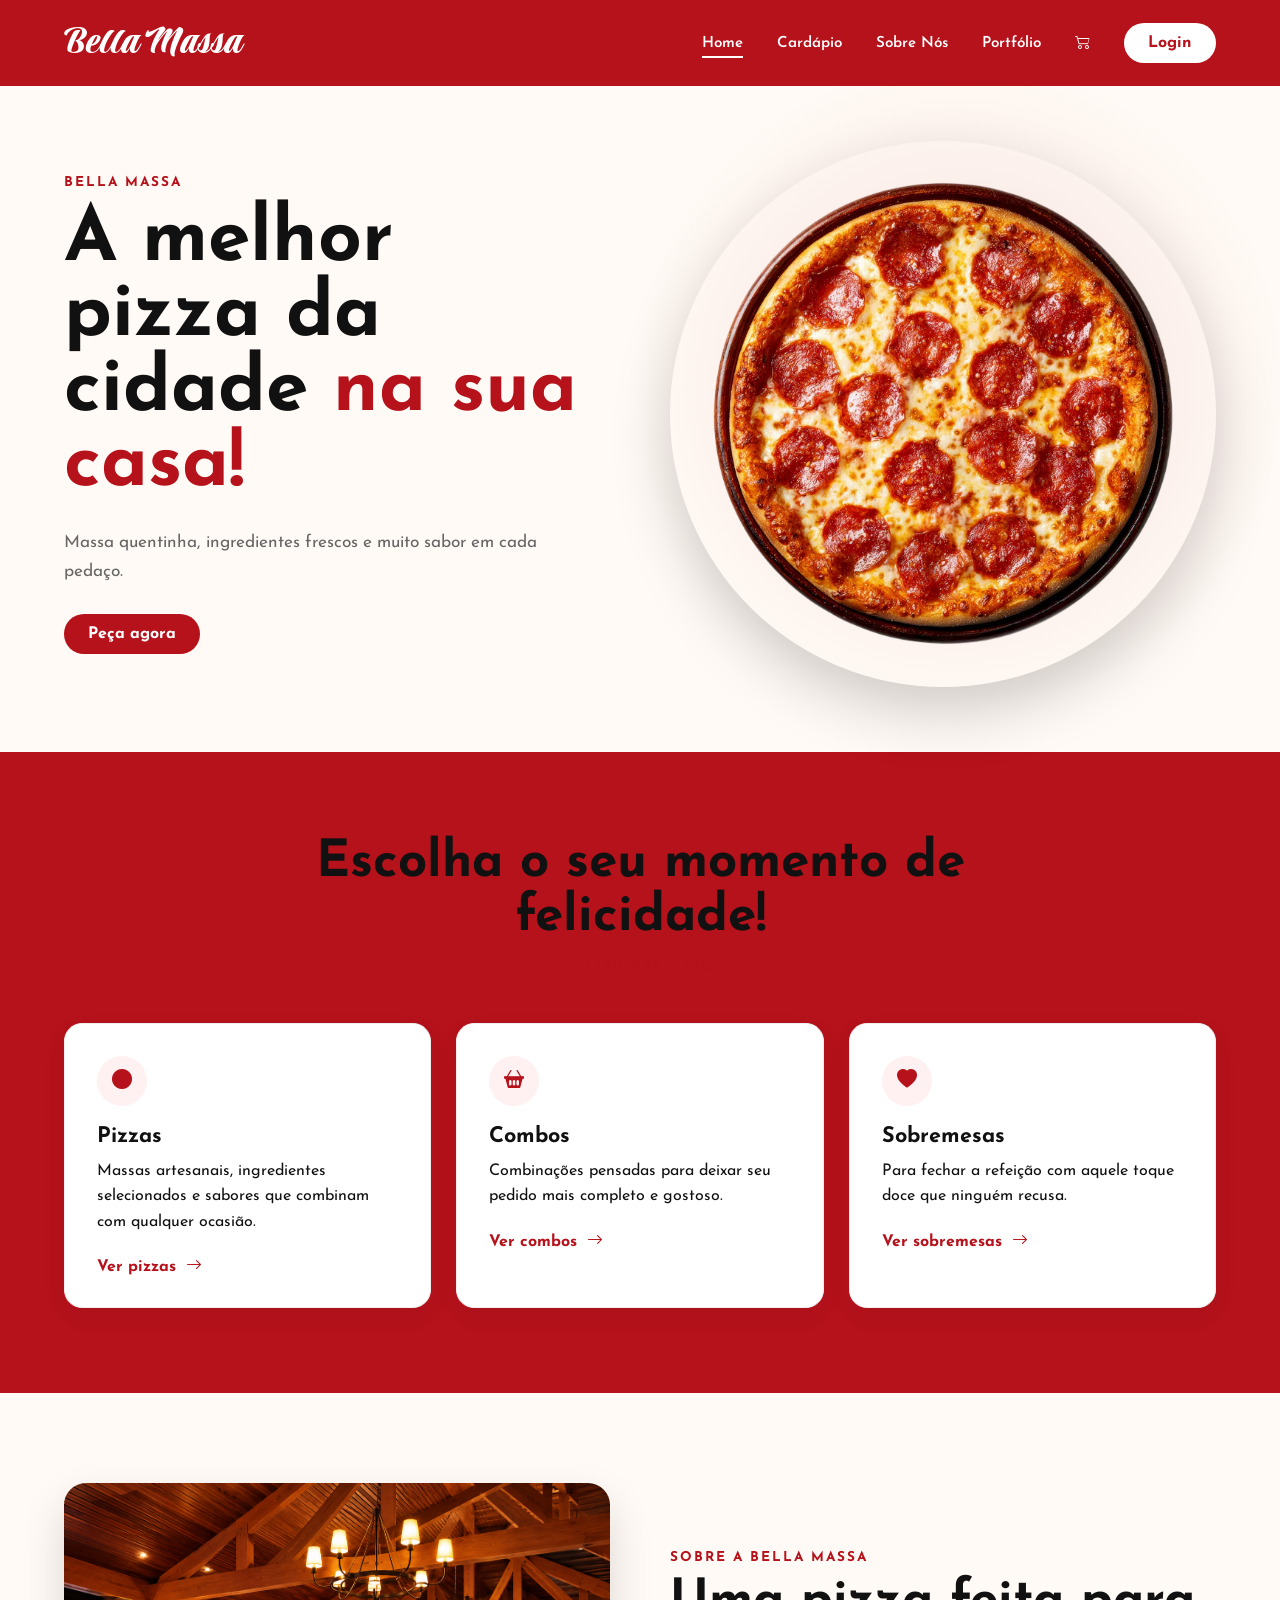
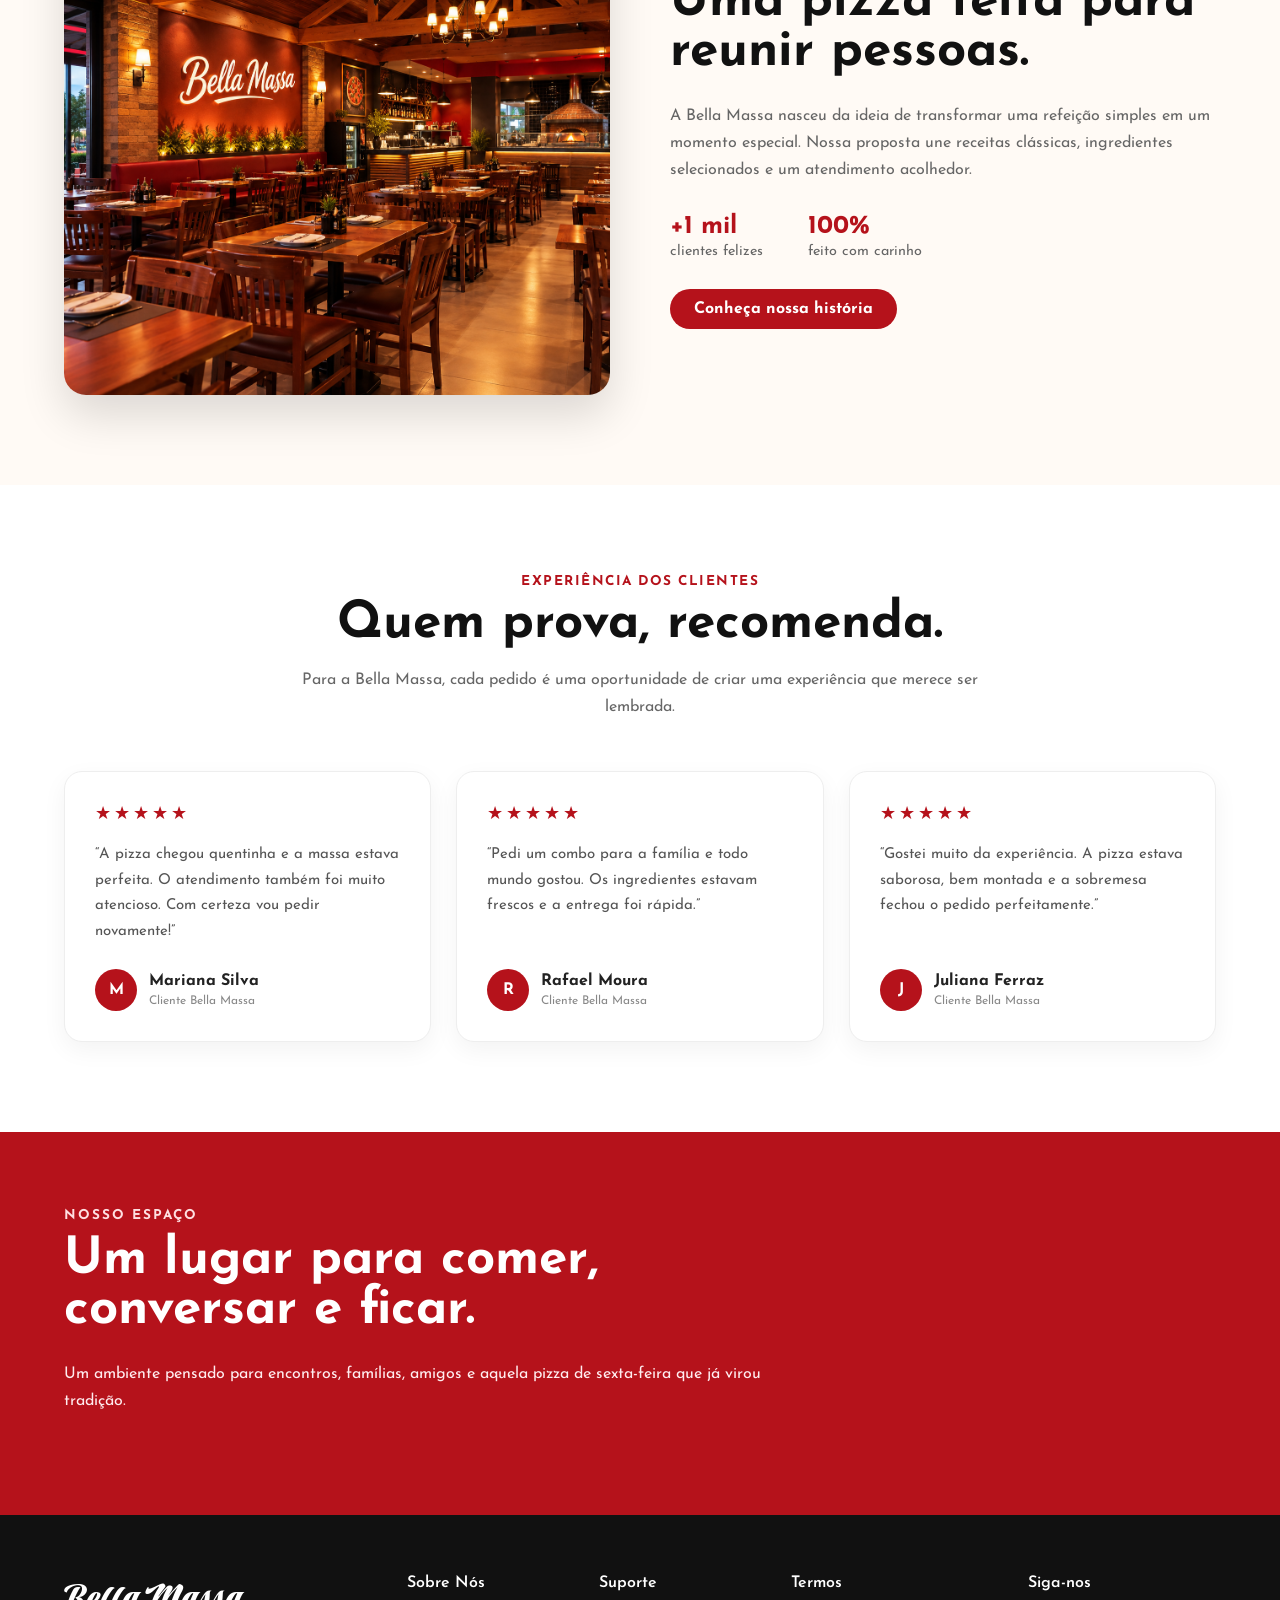
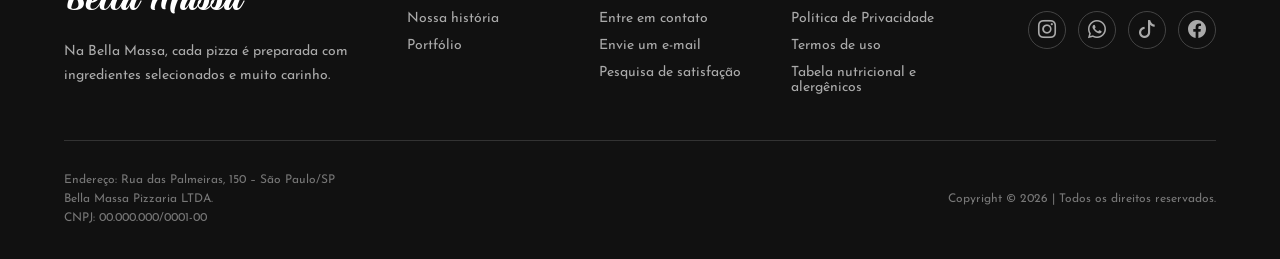
==== commit 5d3b4e1c: "Home, imagens (home - sobre nós) e Favicon" ====
--- a/index.html
+++ b/index.html
@@ -3,35 +3,66 @@
 <head>
     <meta charset="UTF-8">
     <meta name="viewport" content="width=device-width, initial-scale=1.0">
-    <title>Bella Massa | Pizzaria</title>
+    <title>Bella Massa</title>
+
 
     <link rel="stylesheet" href="style.css">
     <link rel="stylesheet" href="https://cdn.jsdelivr.net/npm/bootstrap-icons@1.13.1/font/bootstrap-icons.min.css">
+    <link rel="shortcut icon" href="favicon_io/favicon-32x32.png" type="image/x-icon">
 </head>
 
+
 <body>
 
-<header class="site-header">
-    <div class="container">
-        <nav class="navbar">
-            <a href="index.html" class="logo">Bella Massa</a>
-
-            <ul class="nav-links">
-                <li><a class="active" href="index.html">Home</a></li>
-                <li><a href="cardapio.html">Cardápio</a></li>
-                <li><a href="sobrenos.html">Sobre Nós</a></li>
-                <li><a href="#portfolio">Portfólio</a></li>
-                <li><a class="btn btn-light" href="#">Login</a></li>
-            </ul>
-
-            <button class="menu-toggle" type="button" aria-label="Abrir menu">
-                <i class="bi bi-list"></i>
-            </button>
-        </nav>
-    </div>
+
+<header class="site-header"> 
+    <div class="container"> 
+        <nav class="navbar"> 
+
+            <a href="index.html" class="logo">Bella Massa</a> 
+ 
+            <ul class="nav-links"> 
+
+                <li>
+                    <a class="active" href="index.html">Home</a>
+                </li> 
+
+                <li>
+                    <a href="cardapio.html">Cardápio</a>
+                </li> 
+
+                <li>
+                    <a href="sobrenos.html">Sobre Nós</a>
+                </li> 
+
+                <li>
+                    <a href="portfolio.html">Portfólio</a>
+                </li>
+
+                <!-- CARRINHO -->
+                <li>
+                    <a href="#carrinho" class="cart-icon" aria-label="Carrinho de compras">
+                        <i class="bi bi-cart2"></i>
+                    </a>
+                </li>
+
+                <li>
+                    <a class="btn btn-light" href="#">Login</a>
+                </li> 
+
+            </ul> 
+ 
+            <button class="menu-toggle" type="button" aria-label="Abrir menu"> 
+                <i class="bi bi-list"></i> 
+            </button> 
+
+        </nav> 
+    </div> 
 </header>
 
+
 <main>
+
 
     <section class="hero">
         <div class="container hero-content">
@@ -40,25 +71,30 @@
                 <h1>A melhor pizza da cidade <span>na sua casa!</span></h1>
                 <p>Massa quentinha, ingredientes frescos e muito sabor em cada pedaço.</p>
 
+
                 <div class="hero-actions">
                     <a href="cardapio.html" class="btn btn-primary">Peça agora</a>
-                    <a href="#produtos" class="btn btn-outline">Conheça o cardápio</a>
-                </div>
-            </div>
+                    
+                </div>
+            </div>
+
 
             <div class="hero-image">
-                <img src="img/gemini.jpg" alt="Pizza da Bella Massa">
+                <img src="img/pizza-home.png" alt="Pizza da Bella Massa">
             </div>
         </div>
     </section>
 
-    <section class="products-preview" id="produtos">
+
+<section class="products-preview" id="produtos">
         <div class="container">
             <div class="section-heading">
-                <span>Nosso cardápio</span>
-                <h2>Escolha o seu momento de felicidade</h2>
-                <p>Do clássico ao especial, temos opções para todos os gostos.</p>
-            </div>
+             
+                <h2> Escolha o seu momento de felicidade!</h2>
+                   <span>Nosso cardápio</span>
+               
+            </div>
+
 
             <div class="category-cards">
                 <article class="category-card">
@@ -68,6 +104,7 @@
                     <a href="cardapio.html#pizzas" class="card-link">Ver pizzas <i class="bi bi-arrow-right"></i></a>
                 </article>
 
+
                 <article class="category-card">
                     <div class="category-icon"><i class="bi bi-basket2-fill"></i></div>
                     <h3>Combos</h3>
@@ -75,6 +112,7 @@
                     <a href="cardapio.html#combos" class="card-link">Ver combos <i class="bi bi-arrow-right"></i></a>
                 </article>
 
+
                 <article class="category-card">
                     <div class="category-icon"><i class="bi bi-heart-fill"></i></div>
                     <h3>Sobremesas</h3>
@@ -85,11 +123,14 @@
         </div>
     </section>
 
+
+
     <section class="about-section" id="sobre">
         <div class="container about-content">
             <div class="about-image">
-                <img src="img/casa.png" alt="Ambiente da Bella Massa">
-            </div>
+                <img src="img/resturante-bellamassa.png" alt="Ambiente da Bella Massa">
+            </div>
+
 
             <div class="about-text">
                 <span class="eyebrow">Sobre a Bella Massa</span>
@@ -99,6 +140,7 @@
                     em um momento especial. Nossa proposta une receitas clássicas,
                     ingredientes selecionados e um atendimento acolhedor.
                 </p>
+
 
                 <div class="about-stats">
                     <div>
@@ -111,10 +153,12 @@
                     </div>
                 </div>
 
-                <a href="#portfolio" class="btn btn-primary">Conheça nossa história</a>
+
+                <a href="sobrenos.html" class="btn btn-primary">Conheça nossa história</a>
             </div>
         </div>
     </section>
+
 
             <!-- ================= PORTFÓLIO / AVALIAÇÕES ================= -->
         <section class="portfolio" id="portfolio">
@@ -128,7 +172,9 @@
                     </p>
                 </div>
 
+
                 <div class="avaliacoes-grid">
+
 
                     <article class="avaliacao-card">
                         <div class="estrelas" aria-label="5 estrelas">★★★★★</div>
@@ -138,14 +184,16 @@
                             vou pedir novamente!”
                         </p>
 
+
                         <div class="cliente">
                             <div class="cliente-inicial">M</div>
                             <div>
-                                <strong>Mariana S.</strong>
+                                <strong>Mariana Silva</strong>
                                 <span>Cliente Bella Massa</span>
                             </div>
                         </div>
                     </article>
+
 
                     <article class="avaliacao-card">
                         <div class="estrelas" aria-label="5 estrelas">★★★★★</div>
@@ -154,14 +202,16 @@
                             Os ingredientes estavam frescos e a entrega foi rápida.”
                         </p>
 
+
                         <div class="cliente">
                             <div class="cliente-inicial">R</div>
                             <div>
-                                <strong>Rafael M.</strong>
+                                <strong>Rafael Moura</strong>
                                 <span>Cliente Bella Massa</span>
                             </div>
                         </div>
                     </article>
+
 
                     <article class="avaliacao-card">
                         <div class="estrelas" aria-label="5 estrelas">★★★★★</div>
@@ -170,18 +220,21 @@
                             bem montada e a sobremesa fechou o pedido perfeitamente.”
                         </p>
 
+
                         <div class="cliente">
                             <div class="cliente-inicial">J</div>
                             <div>
-                                <strong>Juliana A.</strong>
+                                <strong>Juliana Ferraz</strong>
                                 <span>Cliente Bella Massa</span>
                             </div>
                         </div>
                     </article>
 
+
                 </div>
             </div>
         </section>
+
 
     <section class="portfolio-section" id="portfolio">
         <div class="container portfolio-content">
@@ -194,13 +247,17 @@
                 </p>
             </div>
 
+
         </div>
     </section>
 
+
 </main>
+
 
 <footer>
     <div class="container">
+
 
         <section class="footer-top">
             <div class="footer-brand">
@@ -208,13 +265,15 @@
                 <p>Na Bella Massa, cada pizza é preparada com ingredientes selecionados e muito carinho.</p>
             </div>
 
+
             <div class="footer-column">
                 <h3>Sobre Nós</h3>
                 <div class="footer-links">
-                    <a href="#sobre">Nossa história</a>
-                    <a href="#portfolio">Portfólio</a>
-                </div>
-            </div>
+                    <a href="sobrenos.html">Nossa história</a>
+                    <a href="portfolio.html">Portfólio</a>
+                </div>
+            </div>
+
 
             <div class="footer-column">
                 <h3>Suporte</h3>
@@ -225,6 +284,7 @@
                 </div>
             </div>
 
+
             <div class="footer-column">
                 <h3>Termos</h3>
                 <div class="footer-links">
@@ -233,6 +293,7 @@
                     <a href="#">Tabela nutricional e alergênicos</a>
                 </div>
             </div>
+
 
             <div class="footer-column">
                 <h3>Siga-nos</h3>
@@ -244,6 +305,7 @@
                 </div>
             </div>
         </section>
+
 
         <section class="footer-bottom">
             <p>
@@ -254,8 +316,10 @@
             <p>Copyright &copy; 2026 | Todos os direitos reservados.</p>
         </section>
 
+
     </div>
 </footer>
 
+
 </body>
 </html>
--- a/style.css
+++ b/style.css
@@ -1,6 +1,8 @@
 @charset "UTF-8";
 
+
 @import url('https://fonts.googleapis.com/css2?family=Josefin+Sans:wght@300;400;500;600;700&family=Praise&display=swap');
+
 
 :root {
     --red: #b5121b;
@@ -13,15 +15,18 @@
     --white: #ffffff;
 }
 
+
 * {
     margin: 0;
     padding: 0;
     box-sizing: border-box;
 }
 
+
 html {
     scroll-behavior: smooth;
 }
+
 
 body {
     font-family: "Josefin Sans", Arial, sans-serif;
@@ -29,19 +34,23 @@
     color: var(--black);
 }
 
+
 a {
     color: inherit;
     text-decoration: none;
 }
 
+
 ul {
     list-style: none;
 }
+
 
 button,
 input {
     font: inherit;
 }
+
 
 .container {
     width: 100%;
@@ -50,9 +59,11 @@
     padding: 0 5%;
 }
 
+
 /* =========================
    LOGO
 ========================= */
+
 
 .logo {
     font-family: "Praise", cursive;
@@ -61,15 +72,18 @@
     color: inherit;
 }
 
+
 /* =========================
    HEADER
 ========================= */
 
+
 .site-header {
     background-color: var(--red);
     color: var(--white);
 }
 
+
 .navbar {
     min-height: 86px;
     display: flex;
@@ -78,17 +92,20 @@
     gap: 30px;
 }
 
+
 .nav-links {
     display: flex;
     align-items: center;
     gap: 34px;
 }
+
 
 .nav-links a:not(.btn) {
     position: relative;
     font-size: 0.95rem;
     font-weight: 600;
 }
+
 
 .nav-links a:not(.btn)::after {
     content: "";
@@ -101,10 +118,12 @@
     transition: width 0.25s ease;
 }
 
+
 .nav-links a:not(.btn):hover::after,
 .nav-links a.active::after {
     width: 100%;
 }
+
 
 .btn {
     display: inline-flex;
@@ -118,35 +137,57 @@
     transition: 0.25s ease;
 }
 
+
 .btn-light {
     background-color: var(--white);
     color: var(--red);
 }
 
+
 .btn-light:hover {
     transform: translateY(-2px);
     box-shadow: 0 8px 20px rgba(0,0,0,0.16);
 }
 
+
 .btn-primary {
     background-color: var(--red);
     color: var(--white);
 }
 
+
 .btn-primary:hover {
     background-color: var(--red-dark);
     transform: translateY(-2px);
 }
 
+
 .btn-outline {
     border: 1px solid rgba(255,255,255,0.8);
     color: var(--white);
 }
 
+
+.cart-icon {
+    display: flex;
+    align-items: center;
+    justify-content: center;
+
+    font-size: 1.35rem;
+    color: var(--white);
+
+    transition: 0.25s ease;
+}
+
+.cart-icon:hover {
+    transform: translateY(-2px);
+}
+
 .btn-outline:hover {
     background-color: var(--white);
     color: var(--red);
 }
+
 
 .menu-toggle {
     display: none;
@@ -157,9 +198,11 @@
     cursor: pointer;
 }
 
+
 /* =========================
-   HERO
+   HERO - HOME
 ========================= */
+
 
 .hero {
     background:
@@ -170,6 +213,7 @@
     align-items: center;
 }
 
+
 .hero-content {
     display: grid;
     grid-template-columns: 1fr 1fr;
@@ -179,9 +223,11 @@
     padding-bottom: 65px;
 }
 
+
 .hero-text {
     max-width: 620px;
 }
+
 
 .eyebrow {
     display: inline-block;
@@ -193,15 +239,18 @@
     text-transform: uppercase;
 }
 
+
 .hero h1 {
     font-size: clamp(3rem, 6vw, 5.4rem);
     line-height: 0.98;
     margin-bottom: 24px;
 }
 
+
 .hero h1 span {
     color: var(--red);
 }
+
 
 .hero p {
     max-width: 520px;
@@ -211,11 +260,13 @@
     margin-bottom: 28px;
 }
 
+
 .hero-actions {
     display: flex;
     flex-wrap: wrap;
     gap: 12px;
 }
+
 
 .hero-image img {
     width: 100%;
@@ -224,18 +275,23 @@
     margin-left: auto;
     aspect-ratio: 1 / 1;
     object-fit: cover;
-    border-radius: 50%;
+    border-radius: 60%;
     box-shadow: 0 25px 60px rgba(0,0,0,0.18);
 }
+
 
 /* =========================
    HOME - PRODUTOS
 ========================= */
 
+
 .products-preview {
     padding: 85px 0;
-    background-color: var(--white);
-}
+    background-color: var(--red);
+   
+   
+}
+
 
 .section-heading {
     text-align: center;
@@ -243,29 +299,31 @@
     margin: 0 auto 45px;
 }
 
+
 .section-heading > span {
-    color: var(--red);
     font-size: 0.85rem;
     font-weight: 700;
     letter-spacing: 2px;
     text-transform: uppercase;
-}
+    color: var(--cream);
+}
+
 
 .section-heading h2 {
     font-size: clamp(2rem, 4vw, 3rem);
     margin: 10px 0 12px;
-}
-
-.section-heading p {
-    color: var(--gray);
-    line-height: 1.6;
-}
+     color: var(--white);
+}
+
+
+
 
 .category-cards {
     display: grid;
     grid-template-columns: repeat(3, 1fr);
     gap: 25px;
 }
+
 
 .category-card {
     padding: 32px;
@@ -276,10 +334,12 @@
     transition: transform 0.25s ease, box-shadow 0.25s ease;
 }
 
+
 .category-card:hover {
     transform: translateY(-6px);
     box-shadow: 0 15px 35px rgba(0,0,0,0.10);
 }
+
 
 .category-icon {
     width: 50px;
@@ -294,41 +354,52 @@
     font-size: 1.25rem;
 }
 
+
 .category-card h3 {
     font-size: 1.35rem;
     margin-bottom: 12px;
 }
 
+
 .category-card p {
-    color: var(--gray);
+    color: var(--black);
     line-height: 1.6;
     margin-bottom: 22px;
 }
+
 
 .card-link {
     color: var(--red);
     font-weight: 700;
 }
 
+
 .card-link i {
     margin-left: 5px;
 }
 
+
+
+
+
 /* =========================
-   SOBRE
+   SOBRE - HOME
 ========================= */
+
 
 .about-section {
     padding: 90px 0;
     background-color: var(--cream);
 }
 
+
 .about-content {
     display: grid;
     grid-template-columns: 1fr 1fr;
     align-items: center;
     gap: 60px;
 }
+
 
 .about-image img {
     width: 100%;
@@ -337,12 +408,14 @@
     box-shadow: 0 20px 45px rgba(0,0,0,0.14);
 }
 
+
 .about-text h2,
 .portfolio-content h2 {
-    font-size: clamp(2.1rem, 4vw, 3.4rem);
-    line-height: 1.05;
-    margin-bottom: 20px;
-}
+    font-size: clamp(2rem, 4vw, 3.5rem);
+    line-height: 0.98;
+    margin-bottom: 24px;
+}
+
 
 .about-text > p,
 .portfolio-content p {
@@ -351,31 +424,37 @@
     margin-bottom: 25px;
 }
 
+
 .about-stats {
     display: flex;
     gap: 45px;
     margin: 30px 0;
 }
 
+
 .about-stats div {
     display: flex;
     flex-direction: column;
     gap: 5px;
 }
+
 
 .about-stats strong {
     color: var(--red);
     font-size: 1.6rem;
 }
 
+
 .about-stats span {
     color: var(--gray);
     font-size: 0.9rem;
 }
 
+
 /* =========================
-   PORTFÓLIO
+   PORTFÓLIO - HOME
 ========================= */
+
 
 .portfolio-section {
     padding: 75px 0;
@@ -383,6 +462,7 @@
     color: var(--white);
 }
 
+
 .portfolio-content {
     display: flex;
     align-items: center;
@@ -390,26 +470,32 @@
     gap: 40px;
 }
 
+
 .portfolio-content .eyebrow {
     color: #ffdfe1;
 }
 
+
 .portfolio-content h2 {
     max-width: 700px;
 }
+
 
 .portfolio-content p {
     max-width: 700px;
     color: #ffecef;
 }
 
+
 /* =========================
    CARDÁPIO
 ========================= */
 
+
 .menu-page {
     background-color: var(--cream);
 }
+
 
 .menu-hero {
     padding: 75px 0;
@@ -417,24 +503,29 @@
     color: var(--white);
 }
 
+
 .menu-hero .eyebrow {
     color: #ffdfe1;
 }
+
 
 .menu-hero h1 {
     font-size: clamp(2.8rem, 5vw, 4.5rem);
     margin-bottom: 12px;
 }
 
+
 .menu-hero p {
     color: #ffecef;
     font-size: 1.05rem;
 }
 
+
 .menu-content {
     padding: 60px 0 90px;
 }
 
+
 .menu-toolbar {
     display: flex;
     justify-content: space-between;
@@ -443,11 +534,13 @@
     margin-bottom: 50px;
 }
 
+
 .category-filters {
     display: flex;
     flex-wrap: wrap;
     gap: 10px;
 }
+
 
 .filter-btn {
     padding: 10px 20px;
@@ -459,6 +552,7 @@
     transition: 0.25s ease;
 }
 
+
 .filter-btn:hover,
 .filter-btn.active {
     background-color: var(--red);
@@ -466,10 +560,12 @@
     color: var(--white);
 }
 
+
 .search-box {
     position: relative;
     width: 270px;
 }
+
 
 .search-box i {
     position: absolute;
@@ -478,6 +574,7 @@
     transform: translateY(-50%);
     color: #888888;
 }
+
 
 .search-box input {
     width: 100%;
@@ -488,32 +585,39 @@
     background-color: var(--white);
 }
 
+
 .search-box input:focus {
     border-color: var(--red);
 }
 
+
 .menu-category {
     margin-bottom: 65px;
 }
 
+
 .category-title {
     margin-bottom: 25px;
 }
+
 
 .category-title h2 {
     font-size: 2rem;
     margin-bottom: 5px;
 }
 
+
 .category-title p {
     color: var(--gray);
 }
+
 
 .menu-grid {
     display: grid;
     grid-template-columns: repeat(3, 1fr);
     gap: 25px;
 }
+
 
 .product-card {
     overflow: hidden;
@@ -523,6 +627,7 @@
     box-shadow: 0 8px 25px rgba(0,0,0,0.06);
 }
 
+
 .product-image {
     height: 210px;
     position: relative;
@@ -530,12 +635,15 @@
     overflow: hidden;
 }
 
+
 .product-image img {
     width: 100%;
-    height: 100%;
-    display: block;
-    object-fit: cover;
-}
+    height: 100;
+    object-fit: cover; /* Faz a imagem ocupar 100% da caixa uniformemente */
+    transform: scale(0.95)/* Reduz um bocadinho (para 85%) para garantir que nenhuma borda da pizza seja cortada fora da caixa */
+    object-position: center;
+}
+
 
 .product-image span {
     position: absolute;
@@ -549,14 +657,17 @@
     font-weight: 700;
 }
 
+
 .product-body {
     padding: 22px;
 }
+
 
 .product-body h3 {
     margin-bottom: 10px;
     font-size: 1.2rem;
 }
+
 
 .product-body p {
     min-height: 48px;
@@ -566,6 +677,7 @@
     line-height: 1.5;
 }
 
+
 .product-footer {
     display: flex;
     justify-content: space-between;
@@ -573,10 +685,12 @@
     gap: 15px;
 }
 
+
 .product-footer strong {
-    color: var(--red);
-    font-size: 1.2rem;
-}
+    color: var(--red-dark);
+    font-size: 1.6rem;
+}
+
 
 .product-footer button {
     border: 0;
@@ -589,32 +703,78 @@
     transition: 0.25s ease;
 }
 
+
 .product-footer button:hover {
     background-color: var(--red-dark);
 }
 
+#/* Padroniza a caixa de imagem de todos os combos */
+#combos .product-card .product-image {
+    height: 140px; /* Altere este valor se quiser a imagem um pouco maior ou menor */
+    display: flex;
+    justify-content: center;
+    align-items: center;
+    overflow: hidden;
+}
+
+
+/* Força a imagem a preencher a largura de forma uniforme e proporcional */
+#combos .product-card .product-image img {
+    width: 85%; /* Ajuste a porcentagem se quiser a imagem mais cheia (ex: 90%) ou mais recuada (ex: 80%) */
+    height: 100%;
+    object-fit: contain; /* Garante que a imagem inteira apareça sem distorcer */
+}
+
+
+#combos .product-card:nth-child(1) .product-image img {
+    transform: scale(1.21); /* Reduzi de 1.3 para 1.15 para ficar equivalente ao outro */
+}
+
+
+#combos .product-card:nth-child(3) .product-image img {
+    transform: scale(1.35); /* Aumenta o tamanho interno para preencher o espaço igual aos outros */
+    object-fit: contain;
+}
+
+
+#combos .product-card:nth-child(4) .product-image img {
+    transform: scale(1.3); /* Ajuste para 1.25 ou 1.35 se precisar afinar mais */
+    object-fit: contain;
+}
+
+
+/* ========== AVALIÇOES - HOME ============ */
 
 .portfolio {
     padding: 90px 0;
     background-color: #ffffff;
 }
+
 
 .section-heading {
     max-width: 700px;
     margin: 0 auto 45px;
     text-align: center;
-}
+   
+}
+
+.section-heading h2 {
+    color: var(--black);
+}
+
 
 .section-heading p {
-    color: #666666;
+    color: #1a1a1a;
     line-height: 1.7;
 }
+
 
 .avaliacoes-grid {
     display: grid;
     grid-template-columns: repeat(3, 1fr);
     gap: 25px;
 }
+
 
 .avaliacao-card {
     padding: 30px;
@@ -624,6 +784,7 @@
     box-shadow: 0 8px 25px rgba(0, 0, 0, 0.05);
 }
 
+
 .estrelas {
     color: #d0121c;
     letter-spacing: 3px;
@@ -631,6 +792,7 @@
     margin-bottom: 18px;
 }
 
+
 .avaliacao-card > p {
     color: #555555;
     font-size: 15px;
@@ -638,11 +800,13 @@
     margin-bottom: 25px;
 }
 
+
 .cliente {
     display: flex;
     align-items: center;
     gap: 12px;
 }
+
 
 .cliente-inicial {
     width: 42px;
@@ -657,81 +821,93 @@
     font-weight: 700;
 }
 
+
 .cliente strong {
     display: block;
     color: #222222;
     margin-bottom: 3px;
 }
 
+
 .cliente span {
     color: #888888;
     font-size: 12px;
 }
 
+
 /* =====================================================
    PÁGINA SOBRE NÓS
 ===================================================== */
 
-
 /* ================= HERO ================= */
 
+
 .sobre-hero {
-    background: linear-gradient(
-        135deg,
-        var(--cream),
-        #ffffff
-    );
-
-    padding: 90px 0;
+    padding: 90px 0 80px;
+    background: var(--cream);
 }
 
 .sobre-hero-content {
-    display: flex;
-    align-items: center;
-    justify-content: space-between;
+    display: grid;
+    grid-template-columns: 1fr 220px;
+    align-items: center;
     gap: 60px;
 }
 
 .sobre-hero-text {
-    max-width: 750px;
-}
-
-.sobre-hero-text h1 {
-    font-size: clamp(3rem, 6vw, 5rem);
-    line-height: 1;
-    margin: 15px 0 25px;
-}
-
-.sobre-hero-text h1 span {
+    max-width: 760px;
+}
+
+.sobre-hero .eyebrow {
+    display: inline-block;
+    margin-bottom: 18px;
+
     color: var(--red);
-    display: block;
-}
-
-.sobre-hero-text p {
-    max-width: 620px;
+    font-size: 0.9rem;
+    font-weight: 700;
+    text-transform: uppercase;
+    letter-spacing: 2px;
+}
+
+.sobre-hero h1 {
+    max-width: 800px;
+
+    font-size: clamp(3rem, 6vw, 5.5rem);
+    line-height: 0.98;
+
+    margin: 0 0 42px;
+}
+
+.sobre-hero h1 span {
+    color: var(--red);
+}
+
+.sobre-hero p {
+    max-width: 650px;
+
+    margin: 0;
+
     color: var(--gray);
-    font-size: 1.1rem;
-    line-height: 1.7;
+    font-size: 1.05rem;
+    line-height: 1.8;
 }
 
 .sobre-hero-icon {
-    width: 230px;
-    height: 230px;
-
-    flex-shrink: 0;
+    width: 190px;
+    height: 190px;
+
+    display: flex;
+    align-items: center;
+    justify-content: center;
 
     border-radius: 50%;
 
-    display: flex;
-    align-items: center;
-    justify-content: center;
-
-    background-color: var(--red);
-    color: var(--white);
-
-    font-size: 6rem;
-
-    box-shadow: 0 25px 50px rgba(0, 0, 0, 0.15);
+    background: var(--red);
+    color: white;
+
+    font-size: 5rem;
+
+    box-shadow: 0 20px 45px rgba(0, 0, 0, 0.15);
 }
 
 
@@ -739,23 +915,65 @@
 
 .historia-section {
     padding: 100px 0;
-    background-color: var(--white);
+
+    background: white;
 }
 
 .historia-content {
     display: grid;
     grid-template-columns: 1fr 1fr;
     align-items: center;
-    gap: 70px;
+
+    gap: 80px;
+}
+
+.historia-image {
+    position: relative;
 }
 
 .historia-image img {
     width: 100%;
+    height: 520px;
+
+    object-fit: cover;
     display: block;
 
-    border-radius: 25px;
-
-    box-shadow: 0 20px 45px rgba(0, 0, 0, 0.14);
+    border-radius: 24px;
+
+    box-shadow: 0 20px 50px rgba(0, 0, 0, 0.14);
+}
+
+.historia-badge {
+    position: absolute;
+
+    left: 25px;
+    bottom: 25px;
+
+    display: flex;
+    flex-direction: column;
+
+    padding: 18px 22px;
+
+    background: white;
+
+    border-radius: 16px;
+
+    box-shadow: 0 12px 30px rgba(0, 0, 0, 0.15);
+}
+
+.historia-badge strong {
+    color: var(--red);
+
+    font-size: 1.8rem;
+    line-height: 1;
+}
+
+.historia-badge span {
+    margin-top: 6px;
+
+    color: var(--gray);
+
+    font-size: 0.8rem;
 }
 
 .historia-text {
@@ -765,365 +983,910 @@
 .section-tag {
     display: inline-block;
 
+    margin-bottom: 12px;
+
+    color: var(--red);
+
+    font-size: 0.85rem;
+    font-weight: 700;
+
+    text-transform: uppercase;
+    letter-spacing: 1.5px;
+}
+
+.historia-text h2 {
+    margin: 0 0 24px;
+
+    font-size: clamp(2.2rem, 4vw, 3.6rem);
+    line-height: 1.05;
+}
+
+.historia-text p {
+    color: var(--gray);
+
+    line-height: 1.75;
+
+    margin-bottom: 18px;
+}
+
+.historia-destaques {
+    display: grid;
+    grid-template-columns: repeat(3, 1fr);
+
+    gap: 12px;
+
+    margin-top: 30px;
+}
+
+.historia-destaques div {
+    display: flex;
+    align-items: center;
+    gap: 8px;
+
+    padding: 12px;
+
+    border-radius: 12px;
+
+    background: var(--cream);
+}
+
+.historia-destaques i {
+    color: var(--red);
+
+    font-size: 1.5rem;
+}
+
+.historia-destaques span {
+    color: var(--gray);
+
+    font-size: 1rem;
+    font-weight: 600;
+}
+
+
+/* ================= MISSÃO, VISÃO E VALORES ================= */
+
+.mvv-section {
+    padding: 100px 0;
+
+    background: var(--cream);
+}
+
+.section-heading {
+    max-width: 700px;
+
+    margin: 0 auto 50px;
+
+    text-align: center;
+}
+
+.section-heading > span {
+    display: block;
+
+    margin-bottom: 10px;
+
+    color: var(--red);
+
+    font-size: 0.85rem;
+    font-weight: 700;
+
+    text-transform: uppercase;
+    letter-spacing: 1.5px;
+}
+
+.section-heading h2 {
+    margin: 0 0 15px;
+
+    font-size: clamp(2.2rem, 4vw, 3.5rem);
+    line-height: 1.05;
+}
+
+.section-heading p {
+    margin: 0;
+
+    color: var(--gray);
+
+    line-height: 1.7;
+}
+
+.mvv-grid {
+    display: grid;
+    grid-template-columns: repeat(3, 1fr);
+
+    gap: 25px;
+}
+
+.mvv-card {
+    position: relative;
+
+    padding: 35px;
+
+    background: white;
+
+    border-radius: 22px;
+
+    box-shadow: 0 12px 30px rgba(0, 0, 0, 0.07);
+
+    transition: transform 0.3s ease, box-shadow 0.3s ease;
+}
+
+.mvv-card:hover {
+    transform: translateY(-6px);
+
+    box-shadow: 0 18px 35px rgba(0, 0, 0, 0.11);
+}
+
+.mvv-icon {
+    width: 55px;
+    height: 55px;
+
+    display: flex;
+    align-items: center;
+    justify-content: center;
+
+    margin-bottom: 25px;
+
+    border-radius: 15px;
+
+    background: var(--red);
+    color: white;
+
+    font-size: 1.5rem;
+}
+
+.mvv-number {
+    display: block;
+
+    margin-bottom: 5px;
+
+    color: #bdbdbd;
+
+    font-size: 0.75rem;
+    font-weight: 700;
+
+    letter-spacing: 1px;
+}
+
+.mvv-card h3 {
+    margin: 0 0 14px;
+
+    font-size: 1.6rem;
+}
+
+.mvv-card p {
+    margin: 0;
+
+    color: var(--gray);
+
+    line-height: 1.7;
+    font-size: 0.95rem;
+}
+
+
+/* ================= ÁREA DE ATUAÇÃO ================= */
+
+.area-section {
+    padding: 100px 0;
+
+    background: white;
+}
+
+.area-content {
+    display: grid;
+    grid-template-columns: 0.9fr 1.1fr;
+
+    align-items: center;
+
+    gap: 80px;
+}
+
+.area-text h2 {
+    margin: 0 0 22px;
+
+    font-size: clamp(2.2rem, 4vw, 3.6rem);
+    line-height: 1.05;
+}
+
+.area-text p {
+    color: var(--gray);
+
+    line-height: 1.7;
+
+    margin-bottom: 15px;
+}
+
+.area-items {
+    display: grid;
+    grid-template-columns: repeat(2, 1fr);
+
+    gap: 18px;
+}
+
+.area-item {
+    display: flex;
+    align-items: flex-start;
+
+    gap: 16px;
+
+    padding: 24px;
+
+    background: var(--cream);
+
+    border-radius: 18px;
+
+    border: 1px solid rgba(0, 0, 0, 0.04);
+
+    transition: transform 0.3s ease;
+}
+
+.area-item:hover {
+    transform: translateY(-4px);
+}
+
+.area-item-icon {
+    min-width: 48px;
+    width: 48px;
+    height: 48px;
+
+    display: flex;
+    align-items: center;
+    justify-content: center;
+
+    border-radius: 12px;
+
+    background: var(--red);
+    color: white;
+
+    font-size: 1.2rem;
+}
+
+.area-item h3 {
+    margin: 0 0 7px;
+
+    font-size: 1.1rem;
+}
+
+.area-item p {
+    margin: 0;
+
+    color: var(--gray);
+
+    font-size: 0.88rem;
+    line-height: 1.55;
+}
+
+
+/* ================= DIFERENCIAIS ================= */
+
+.diferenciais-section {
+    padding: 100px 0;
+
+    background: var(--cream);
+}
+
+.diferenciais-grid {
+    display: grid;
+
+    grid-template-columns: repeat(4, 1fr);
+
+    gap: 20px;
+}
+
+.diferencial-card {
+    padding: 30px 25px;
+
+    background: white;
+
+    border-radius: 20px;
+
+    box-shadow: 0 10px 25px rgba(0, 0, 0, 0.06);
+
+    transition: transform 0.3s ease;
+}
+
+.diferencial-card:hover {
+    transform: translateY(-5px);
+}
+
+.diferencial-icon {
+    width: 48px;
+    height: 48px;
+
+    display: flex;
+    align-items: center;
+    justify-content: center;
+
+    margin-bottom: 20px;
+
+    border-radius: 12px;
+
+    background: rgba(0, 0, 0, 0.05);
+
+    color: var(--red);
+
+    font-size: 1.3rem;
+}
+
+.diferencial-card h3 {
+    margin: 0 0 12px;
+
+    font-size: 1.15rem;
+}
+
+.diferencial-card p {
+    margin: 0;
+
+    color: var(--gray);
+
+    font-size: 0.9rem;
+
+    line-height: 1.65;
+}
+
+
+/* ================= FINAL ================= */
+
+.sobre-final {
+    padding: 90px 0;
+
+    background: var(--red);
+}
+
+.sobre-final-content {
+    max-width: 850px;
+
+    margin: 0 auto;
+
+    text-align: center;
+
+    color: white;
+}
+
+.sobre-final .section-tag {
+    color: white;
+
+    opacity: 0.8;
+}
+
+.sobre-final h2 {
+    margin: 0 auto 18px;
+
+    font-size: clamp(2.2rem, 4vw, 4rem);
+
+    line-height: 1.05;
+}
+
+.sobre-final p {
+    max-width: 600px;
+
+    margin: 0 auto 30px;
+
+    color: rgba(255, 255, 255, 0.85);
+
+    line-height: 1.7;
+}
+
+.sobre-final .btn {
+    display: inline-flex;
+    align-items: center;
+    gap: 10px;
+
+    background: white;
+    color: var(--red);
+}
+
+.sobre-final .btn:hover {
+    background: var(--cream);
+}
+
+
+/* =========================================================
+   PÁGINA PORTFÓLIO
+   ========================================================= */
+
+
+/* ================= HERO ================= */
+
+.portfolio-hero {
+    padding: 90px 0 85px;
+
+    background-color: var(--cream);
+}
+
+.portfolio-hero-content {
+    display: grid;
+
+    grid-template-columns: 1fr 190px;
+
+    align-items: center;
+
+    gap: 60px;
+}
+
+.portfolio-hero-text {
+    max-width: 780px;
+}
+
+.portfolio-hero .eyebrow {
+    display: inline-block;
+
+    margin-bottom: 18px;
+
     color: var(--red);
 
     font-size: 0.9rem;
     font-weight: 700;
 
     text-transform: uppercase;
-    letter-spacing: 1.5px;
-
-    margin-bottom: 12px;
-}
-
-.historia-text h2 {
-    font-size: clamp(2rem, 4vw, 3.2rem);
-
-    line-height: 1.1;
-
-    margin-bottom: 25px;
-}
-
-.historia-text p {
+    letter-spacing: 2px;
+}
+
+.portfolio-hero h1 {
+    max-width: 800px;
+
+    margin: 0 0 35px;
+
+    font-size: clamp(3rem, 6vw, 5.3rem);
+
+    line-height: 0.98;
+}
+
+.portfolio-hero h1 span {
+    color: var(--red);
+}
+
+.portfolio-hero p {
+    max-width: 650px;
+
+    margin: 0;
+
     color: var(--gray);
 
+    font-size: 1.05rem;
+
     line-height: 1.8;
-
-    margin-bottom: 18px;
-}
-
-
-/* ================= MISSÃO VISÃO VALORES ================= */
-
-.mvv-section {
+}
+
+
+
+/* ================= PROJETOS ================= */
+
+.projetos-section {
     padding: 100px 0;
 
+    background-color: #ffffff;
+}
+
+.projetos-grid {
+    display: grid;
+
+    grid-template-columns: repeat(2, 1fr);
+
+    gap: 25px;
+}
+
+.projeto-card {
+    display: flex;
+
+    gap: 25px;
+
+    padding: 30px;
+
+    border: 1px solid #eeeeee;
+
+    border-radius: 20px;
+
+    background-color: #ffffff;
+
+    box-shadow: 0 8px 25px rgba(0, 0, 0, 0.05);
+
+    transition: transform 0.25s ease,
+                box-shadow 0.25s ease;
+}
+
+.projeto-card:hover {
+    transform: translateY(-5px);
+
+    box-shadow: 0 15px 30px rgba(0, 0, 0, 0.09);
+}
+
+.projeto-icon {
+    min-width: 58px;
+
+    width: 58px;
+    height: 58px;
+
+    display: flex;
+
+    align-items: center;
+    justify-content: center;
+
+    border-radius: 15px;
+
+    background-color: var(--light-gray);
+
+    color: var(--black);
+
+    font-size: 1.5rem;
+}
+
+.projeto-content {
+    flex: 1;
+}
+
+.projeto-number {
+    display: block;
+
+    margin-bottom: 7px;
+
+    color: var(--red);
+
+    font-size: 0.75rem;
+
+    font-weight: 700;
+
+    text-transform: uppercase;
+
+    letter-spacing: 1px;
+}
+
+.projeto-content h3 {
+    margin: 0 0 12px;
+
+    color: var(--black);
+
+    font-size: 1.45rem;
+}
+
+.projeto-content p {
+    margin: 0 0 18px;
+
+    color: var(--gray);
+
+    font-size: 0.92rem;
+
+    line-height: 1.7;
+}
+
+.projeto-tag {
+    display: inline-flex;
+
+    align-items: center;
+
+    gap: 7px;
+
+    padding: 7px 11px;
+
+    border-radius: 20px;
+
     background-color: var(--cream);
-}
-
-.section-heading {
-    text-align: center;
-
-    max-width: 750px;
-
-    margin: 0 auto 55px;
-}
-
-.section-heading > span {
+
     color: var(--red);
 
-    font-size: 0.9rem;
+    font-size: 0.75rem;
+
     font-weight: 700;
-
-    text-transform: uppercase;
-
-    letter-spacing: 1.5px;
-}
-
-.section-heading h2 {
-    font-size: clamp(2rem, 4vw, 3.2rem);
-
-    margin: 12px 0 15px;
-}
-
-.section-heading p {
-    color: var(--gray);
-
-    line-height: 1.7;
-}
-
-.mvv-grid {
-    display: grid;
-
-    grid-template-columns: repeat(3, 1fr);
-
-    gap: 25px;
-}
-
-.mvv-card {
-    background-color: var(--white);
-
-    padding: 40px 30px;
-
-    border-radius: 20px;
-
-    text-align: center;
-
-    border: 1px solid #eeeeee;
-
-    box-shadow: 0 10px 30px rgba(0, 0, 0, 0.06);
-
-    transition: 0.25s ease;
-}
-
-.mvv-card:hover {
-    transform: translateY(-6px);
-
-    box-shadow: 0 18px 35px rgba(0, 0, 0, 0.10);
-}
-
-.mvv-icon {
+}
+
+.projeto-tag i {
+    font-size: 0.85rem;
+}
+
+
+/* ================= DESTAQUE ================= */
+
+.portfolio-destaque {
+    padding: 65px 0;
+
+    background-color: var(--red);
+
+    color: var(--white);
+}
+
+.portfolio-destaque-content {
+    display: flex;
+
+    align-items: center;
+
+    gap: 30px;
+
+    max-width: 900px;
+
+    margin: 0 auto;
+}
+
+.destaque-icon {
+    min-width: 70px;
+
     width: 70px;
     height: 70px;
 
-    margin: 0 auto 20px;
+    display: flex;
+
+    align-items: center;
+    justify-content: center;
+
+    border-radius: 18px;
+
+    background-color: rgba(255, 255, 255, 0.15);
+
+    font-size: 1.8rem;
+}
+
+.portfolio-destaque span {
+    display: block;
+
+    margin-bottom: 7px;
+
+    color: rgba(255, 255, 255, 0.75);
+
+    font-size: 0.8rem;
+
+    font-weight: 700;
+
+    text-transform: uppercase;
+
+    letter-spacing: 1.5px;
+}
+
+.portfolio-destaque h2 {
+    margin: 0 0 10px;
+
+    font-size: clamp(2rem, 4vw, 3rem);
+}
+
+.portfolio-destaque p {
+    max-width: 700px;
+
+    margin: 0;
+
+    color: rgba(255, 255, 255, 0.85);
+
+    line-height: 1.7;
+}
+
+
+/* ================= AVALIAÇÕES ================= */
+
+.portfolio-avaliacoes {
+    padding: 100px 0;
+
+    background-color: var(--cream);
+}
+
+.portfolio-avaliacoes .section-heading small {
+    display: block;
+
+    margin-top: 15px;
+
+    color: #888888;
+
+    font-size: 0.75rem;
+
+    font-style: italic;
+}
+
+.avaliacoes-grid {
+    display: grid;
+
+    grid-template-columns: repeat(3, 1fr);
+
+    gap: 25px;
+}
+
+.avaliacao-card {
+    display: flex;
+
+    flex-direction: column;
+
+    padding: 30px;
+
+    border: 1px solid #eeeeee;
+
+    border-radius: 18px;
+
+    background-color: #ffffff;
+
+    box-shadow: 0 8px 25px rgba(0, 0, 0, 0.05);
+
+    transition: transform 0.25s ease,
+                box-shadow 0.25s ease;
+}
+
+.avaliacao-card:hover {
+    transform: translateY(-5px);
+
+    box-shadow: 0 15px 30px rgba(0, 0, 0, 0.08);
+}
+
+.estrelas {
+    margin-bottom: 18px;
+
+    color: var(--red);
+
+    font-size: 18px;
+
+    letter-spacing: 3px;
+}
+
+.avaliacao-card > p {
+    flex: 1;
+
+    margin: 0 0 25px;
+
+    color: #555555;
+
+    font-size: 15px;
+
+    line-height: 1.7;
+}
+
+.cliente {
+    display: flex;
+
+    align-items: center;
+
+    gap: 12px;
+}
+
+.cliente-inicial {
+    width: 42px;
+    height: 42px;
+
+    display: flex;
+
+    align-items: center;
+    justify-content: center;
 
     border-radius: 50%;
 
-    display: flex;
-    align-items: center;
-    justify-content: center;
-
-    background-color: #fff0f0;
-
-    color: var(--red);
-
-    font-size: 2rem;
-}
-
-.mvv-card h3 {
-    font-size: 1.5rem;
-
-    margin-bottom: 15px;
-}
-
-.mvv-card p {
-    color: var(--gray);
-
-    line-height: 1.7;
-}
-
-
-/* ================= ÁREA DE ATUAÇÃO ================= */
-
-.area-section {
-    padding: 100px 0;
-
-    background-color: var(--white);
-}
-
-.area-content {
-    display: grid;
-
-    grid-template-columns: 1fr 1fr;
-
-    gap: 70px;
-
-    align-items: center;
-}
-
-.area-text {
-    max-width: 600px;
-}
-
-.area-text h2 {
-    font-size: clamp(2rem, 4vw, 3.2rem);
-
-    line-height: 1.1;
-
-    margin-bottom: 25px;
-}
-
-.area-text p {
-    color: var(--gray);
-
-    line-height: 1.8;
-
-    margin-bottom: 18px;
-}
-
-.area-items {
-    display: grid;
-
-    grid-template-columns: 1fr 1fr;
-
-    gap: 18px;
-}
-
-.area-item {
-    display: flex;
-
-    align-items: flex-start;
-
-    gap: 15px;
-
-    padding: 25px;
-
-    background-color: var(--cream);
-
-    border-radius: 16px;
-
-    border: 1px solid #eeeeee;
-
-    transition: 0.25s ease;
-}
-
-.area-item:hover {
-    transform: translateY(-4px);
-
-    border-color: #dddddd;
-}
-
-.area-item > i {
-    flex-shrink: 0;
-
-    width: 45px;
-    height: 45px;
-
-    border-radius: 50%;
-
-    display: flex;
-    align-items: center;
-    justify-content: center;
-
     background-color: var(--red);
 
     color: var(--white);
 
-    font-size: 1.2rem;
-}
-
-.area-item h3 {
-    margin-bottom: 7px;
-
-    font-size: 1.1rem;
-}
-
-.area-item p {
-    color: var(--gray);
-
-    font-size: 0.9rem;
-
-    line-height: 1.5;
-}
-
-
-/* ================= DIFERENCIAIS ================= */
-
-.diferenciais-section {
-    padding: 100px 0;
-
-    background-color: #f8f8f8;
-}
-
-.diferenciais-grid {
-    display: grid;
-
-    grid-template-columns: repeat(4, 1fr);
-
-    gap: 20px;
-}
-
-.diferencial-card {
-    background-color: var(--white);
-
-    padding: 35px 25px;
-
-    border-radius: 18px;
-
-    border: 1px solid #eeeeee;
-
-    transition: 0.25s ease;
-}
-
-.diferencial-card:hover {
-    transform: translateY(-5px);
-
-    box-shadow: 0 12px 30px rgba(0, 0, 0, 0.08);
-}
-
-.diferencial-card > i {
-    color: var(--red);
-
-    font-size: 2rem;
-
+    font-weight: 700;
+}
+
+.cliente strong {
     display: block;
 
-    margin-bottom: 20px;
-}
-
-.diferencial-card h3 {
-    font-size: 1.2rem;
-
-    margin-bottom: 12px;
-}
-
-.diferencial-card p {
-    color: var(--gray);
-
-    line-height: 1.6;
-
-    font-size: 0.95rem;
-}
-
-
-/* ================= FINAL ================= */
-
-.sobre-final {
-    padding: 90px 0;
-
-    background-color: var(--red);
-
-    color: var(--white);
-
-    text-align: center;
-}
-
-.sobre-final-content {
-    max-width: 800px;
-
-    margin: 0 auto;
-}
-
-.sobre-final .eyebrow {
-    color: var(--white);
-}
-
-.sobre-final h2 {
-    font-size: clamp(2rem, 4vw, 3.5rem);
-
-    line-height: 1.1;
-
-    margin: 15px 0 30px;
-}
-
-.sobre-final .btn-primary {
-    background-color: var(--white);
-
-    color: var(--red);
-}
-
-.sobre-final .btn-primary:hover {
-    background-color: #eeeeee;
-}
-
-
-/* =====================================================
-   RESPONSIVIDADE - SOBRE NÓS
-===================================================== */
+    margin-bottom: 3px;
+
+    color: #222222;
+}
+
+.cliente span {
+    color: #888888;
+
+    font-size: 12px;
+}
+
+
+
+
+/* =========================================================
+   RESPONSIVIDADE
+   ========================================================= */
 
 @media (max-width: 1000px) {
 
+    .portfolio-hero-content {
+        grid-template-columns: 1fr 140px;
+
+        gap: 40px;
+    }
+
+    .portfolio-hero-icon {
+        width: 140px;
+        height: 140px;
+
+        font-size: 3.5rem;
+    }
+
+    .avaliacoes-grid {
+        grid-template-columns: repeat(2, 1fr);
+    }
+
+}
+
+
+@media (max-width: 768px) {
+
+    .portfolio-hero,
+    .projetos-section,
+    .portfolio-avaliacoes,
+    .portfolio-final {
+        padding: 70px 0;
+    }
+
+    .portfolio-hero-content {
+        grid-template-columns: 1fr;
+
+        text-align: center;
+    }
+
+    .portfolio-hero-text {
+        margin: 0 auto;
+    }
+
+    .portfolio-hero p {
+        margin: 0 auto;
+    }
+
+    .portfolio-hero-icon {
+        width: 110px;
+        height: 110px;
+
+        margin: 10px auto 0;
+
+        font-size: 2.8rem;
+    }
+
+    .projetos-grid {
+        grid-template-columns: 1fr;
+    }
+
+    .portfolio-destaque-content {
+        align-items: flex-start;
+    }
+
+    .avaliacoes-grid {
+        grid-template-columns: 1fr;
+    }
+
+}
+
+
+@media (max-width: 500px) {
+
+    .portfolio-hero h1 {
+        font-size: 2.8rem;
+    }
+
+    .projeto-card {
+        flex-direction: column;
+
+        padding: 25px;
+    }
+
+    .projeto-icon {
+        min-width: 50px;
+
+        width: 50px;
+        height: 50px;
+    }
+
+    .portfolio-destaque-content {
+        flex-direction: column;
+    }
+
+    .avaliacao-card {
+        padding: 25px;
+    }
+
+}
+
+/* =========================================================
+   RESPONSIVIDADE
+   ========================================================= */
+
+@media (max-width: 1000px) {
+
     .sobre-hero-content {
-        flex-direction: column;
-
-        text-align: center;
-    }
-
-    .sobre-hero-text p {
-        margin: 0 auto;
+        grid-template-columns: 1fr 160px;
+        gap: 40px;
+    }
+
+    .sobre-hero-icon {
+        width: 150px;
+        height: 150px;
+
+        font-size: 4rem;
     }
 
     .historia-content,
     .area-content {
-        grid-template-columns: 1fr;
-
-        gap: 45px;
-    }
-
-    .historia-text,
-    .area-text {
-        max-width: 100%;
+        gap: 50px;
     }
 
     .mvv-grid {
@@ -1137,23 +1900,9 @@
 }
 
 
-@media (max-width: 700px) {
-
-    .sobre-hero {
-        padding: 70px 0;
-    }
-
-    .sobre-hero-text h1 {
-        font-size: 3rem;
-    }
-
-    .sobre-hero-icon {
-        width: 170px;
-        height: 170px;
-
-        font-size: 4rem;
-    }
-
+@media (max-width: 768px) {
+
+    .sobre-hero,
     .historia-section,
     .mvv-section,
     .area-section,
@@ -1161,6 +1910,46 @@
         padding: 70px 0;
     }
 
+    .sobre-hero-content {
+        grid-template-columns: 1fr;
+
+        text-align: center;
+    }
+
+    .sobre-hero-text {
+        margin: 0 auto;
+    }
+
+    .sobre-hero p {
+        margin: 0 auto;
+    }
+
+    .sobre-hero-icon {
+        width: 110px;
+        height: 110px;
+
+        margin: 10px auto 0;
+
+        font-size: 2.8rem;
+    }
+
+    .historia-content,
+    .area-content {
+        grid-template-columns: 1fr;
+    }
+
+    .historia-image img {
+        height: 420px;
+    }
+
+    .historia-text {
+        max-width: none;
+    }
+
+    .historia-destaques {
+        grid-template-columns: 1fr;
+    }
+
     .area-items {
         grid-template-columns: 1fr;
     }
@@ -1174,28 +1963,162 @@
 
 @media (max-width: 500px) {
 
+    .sobre-hero h1 {
+        font-size: 2.8rem;
+    }
+
+    .historia-image img {
+        height: 350px;
+    }
+
+    .historia-badge {
+        left: 15px;
+        bottom: 15px;
+    }
+
+    .mvv-card {
+        padding: 25px;
+    }
+
+    .area-item {
+        padding: 20px;
+    }
+
+    .diferencial-card {
+        padding: 25px 20px;
+    }
+
+}
+
+
+
+/* =====================================================
+   RESPONSIVIDADE - SOBRE NÓS
+===================================================== */
+
+
+@media (max-width: 1000px) {
+
+
+    .sobre-hero-content {
+        flex-direction: column;
+
+
+        text-align: center;
+    }
+
+
+    .sobre-hero-text p {
+        margin: 0 auto;
+    }
+
+
+    .historia-content,
+    .area-content {
+        grid-template-columns: 1fr;
+
+
+        gap: 45px;
+    }
+
+
+    .historia-text,
+    .area-text {
+        max-width: 100%;
+    }
+
+
+    .mvv-grid {
+        grid-template-columns: 1fr;
+    }
+
+
+    .diferenciais-grid {
+        grid-template-columns: repeat(2, 1fr);
+    }
+
+
+}
+
+
+
+
+@media (max-width: 700px) {
+
+
+    .sobre-hero {
+        padding: 70px 0;
+    }
+
+
+    .sobre-hero-text h1 {
+        font-size: 3rem;
+    }
+
+
+    .sobre-hero-icon {
+        width: 170px;
+        height: 170px;
+
+
+        font-size: 4rem;
+    }
+
+
+    .historia-section,
+    .mvv-section,
+    .area-section,
+    .diferenciais-section {
+        padding: 70px 0;
+    }
+
+
+    .area-items {
+        grid-template-columns: 1fr;
+    }
+
+
+    .diferenciais-grid {
+        grid-template-columns: 1fr;
+    }
+
+
+}
+
+
+
+
+@media (max-width: 500px) {
+
+
     .sobre-hero-text h1 {
         font-size: 2.5rem;
     }
 
+
     .sobre-hero-text p {
         font-size: 1rem;
     }
+
 
     .historia-text h2,
     .area-text h2 {
         font-size: 2rem;
     }
 
+
     .sobre-final {
         padding: 70px 0;
     }
 
-}
+
+}
+
 
 /* =========================
    FOOTER
 ========================= */
+
 
 footer {
     background-color: #111111;
@@ -1203,9 +2126,11 @@
     padding: 60px 0 30px;
 }
 
+
 footer .container {
     max-width: 1280px;
 }
+
 
 .footer-top {
     display: grid;
@@ -1215,11 +2140,13 @@
     border-bottom: 1px solid #333333;
 }
 
+
 .footer-brand .logo {
     display: inline-block;
     margin-bottom: 15px;
     color: var(--white);
 }
+
 
 .footer-brand p {
     max-width: 360px;
@@ -1228,6 +2155,7 @@
     line-height: 1.7;
 }
 
+
 .footer-column h3 {
     margin-bottom: 20px;
     color: var(--white);
@@ -1235,11 +2163,13 @@
     font-weight: 600;
 }
 
+
 .footer-links {
     display: flex;
     flex-direction: column;
     gap: 12px;
 }
+
 
 .footer-links a {
     color: #aaaaaa;
@@ -1247,16 +2177,19 @@
     transition: 0.25s ease;
 }
 
+
 .footer-links a:hover {
     color: var(--white);
     transform: translateX(4px);
 }
 
+
 .social-links {
     display: flex;
     align-items: center;
     gap: 12px;
 }
+
 
 .social-links a {
     width: 38px;
@@ -1271,6 +2204,7 @@
     transition: 0.25s ease;
 }
 
+
 .social-links a:hover {
     color: var(--white);
     background-color: var(--red);
@@ -1278,6 +2212,7 @@
     transform: translateY(-3px);
 }
 
+
 .footer-bottom {
     padding-top: 30px;
     display: flex;
@@ -1285,6 +2220,7 @@
     align-items: center;
     gap: 30px;
 }
+
 
 .footer-bottom p {
     color: #777777;
@@ -1292,96 +2228,119 @@
     line-height: 1.6;
 }
 
+
 .footer-bottom p:first-child {
     max-width: 850px;
 }
+
 
 /* =========================
    RESPONSIVIDADE
 ========================= */
 
+
 @media (max-width: 1100px) {
+
 
     .nav-links {
         gap: 20px;
     }
 
+
     .footer-top {
         grid-template-columns: 2fr 1fr 1fr;
     }
 
+
     .footer-brand {
         grid-column: 1 / -1;
     }
 
+
     .menu-grid {
         grid-template-columns: repeat(2, 1fr);
     }
 }
 
+
 @media (max-width: 800px) {
+
 
     .menu-toggle {
         display: block;
     }
 
+
     .nav-links {
         display: none;
     }
+
 
     .hero-content,
     .about-content {
         grid-template-columns: 1fr;
     }
 
+
     .hero {
         min-height: auto;
     }
+
 
     .hero-text {
         text-align: center;
         margin: 0 auto;
     }
 
+
     .hero p {
         margin-left: auto;
         margin-right: auto;
     }
 
+
     .hero-actions {
         justify-content: center;
     }
+
 
     .hero-image img {
         margin: 0 auto;
         max-width: 450px;
     }
 
+
     .category-cards {
         grid-template-columns: 1fr;
     }
+
 
     .portfolio-content {
         flex-direction: column;
         align-items: flex-start;
     }
 
+
     .menu-toolbar {
         flex-direction: column;
         align-items: stretch;
     }
 
+
     .search-box {
         width: 100%;
     }
 
+
     .footer-top {
         grid-template-columns: 1fr 1fr;
     }
 
+
     .footer-brand {
         grid-column: 1 / -1;
     }
+
 
     .footer-bottom {
         flex-direction: column;
@@ -1389,44 +2348,56 @@
     }
 }
 
+
 @media (max-width: 600px) {
+
 
     .container {
         padding: 0 7%;
     }
+
 
     .hero-content {
         padding-top: 45px;
         padding-bottom: 50px;
     }
 
+
     .hero h1 {
         font-size: 3.2rem;
     }
+
 
     .about-section,
     .products-preview {
         padding: 65px 0;
     }
 
+
     .about-stats {
         gap: 25px;
     }
 
+
     .menu-grid {
         grid-template-columns: 1fr;
     }
+
 
     .footer-top {
         grid-template-columns: 1fr;
         gap: 30px;
     }
 
+
     .footer-brand {
         grid-column: auto;
     }
 
+
     footer {
         padding: 45px 0 25px;
     }
 }
+
+
